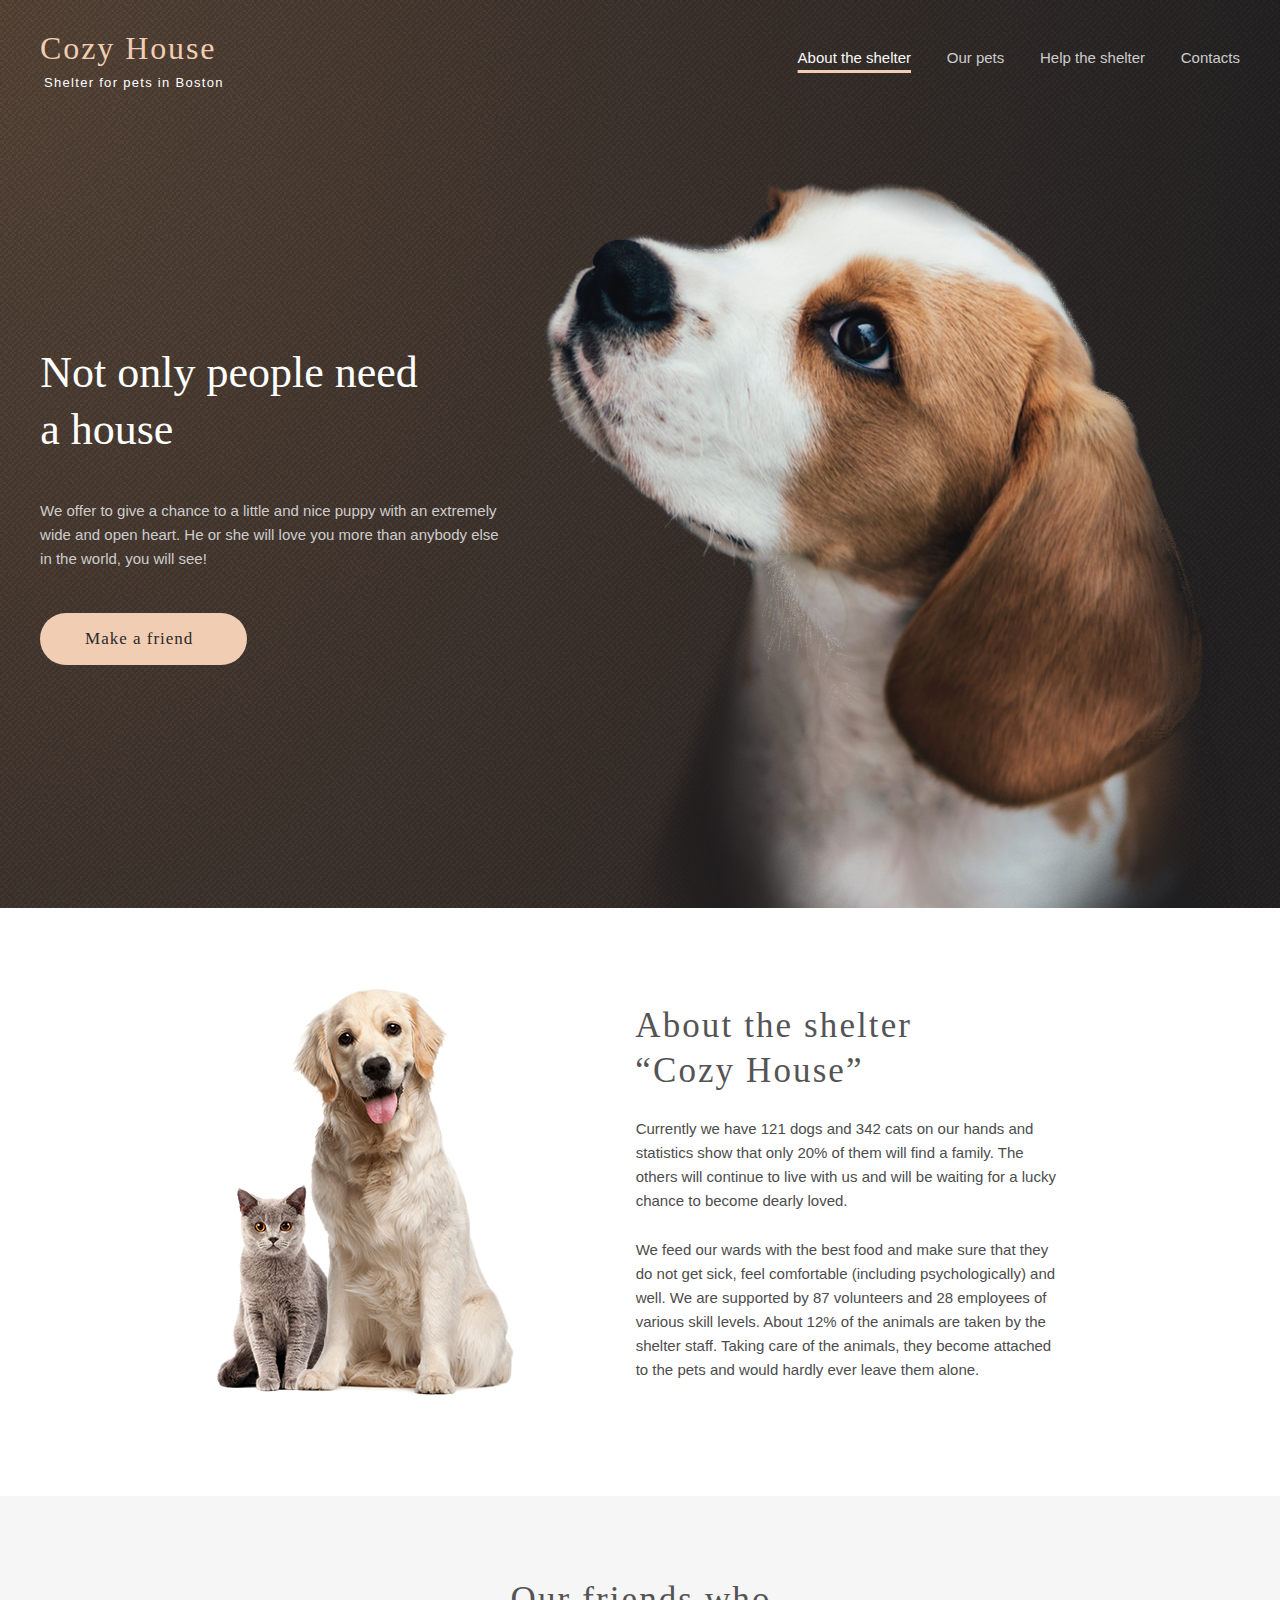
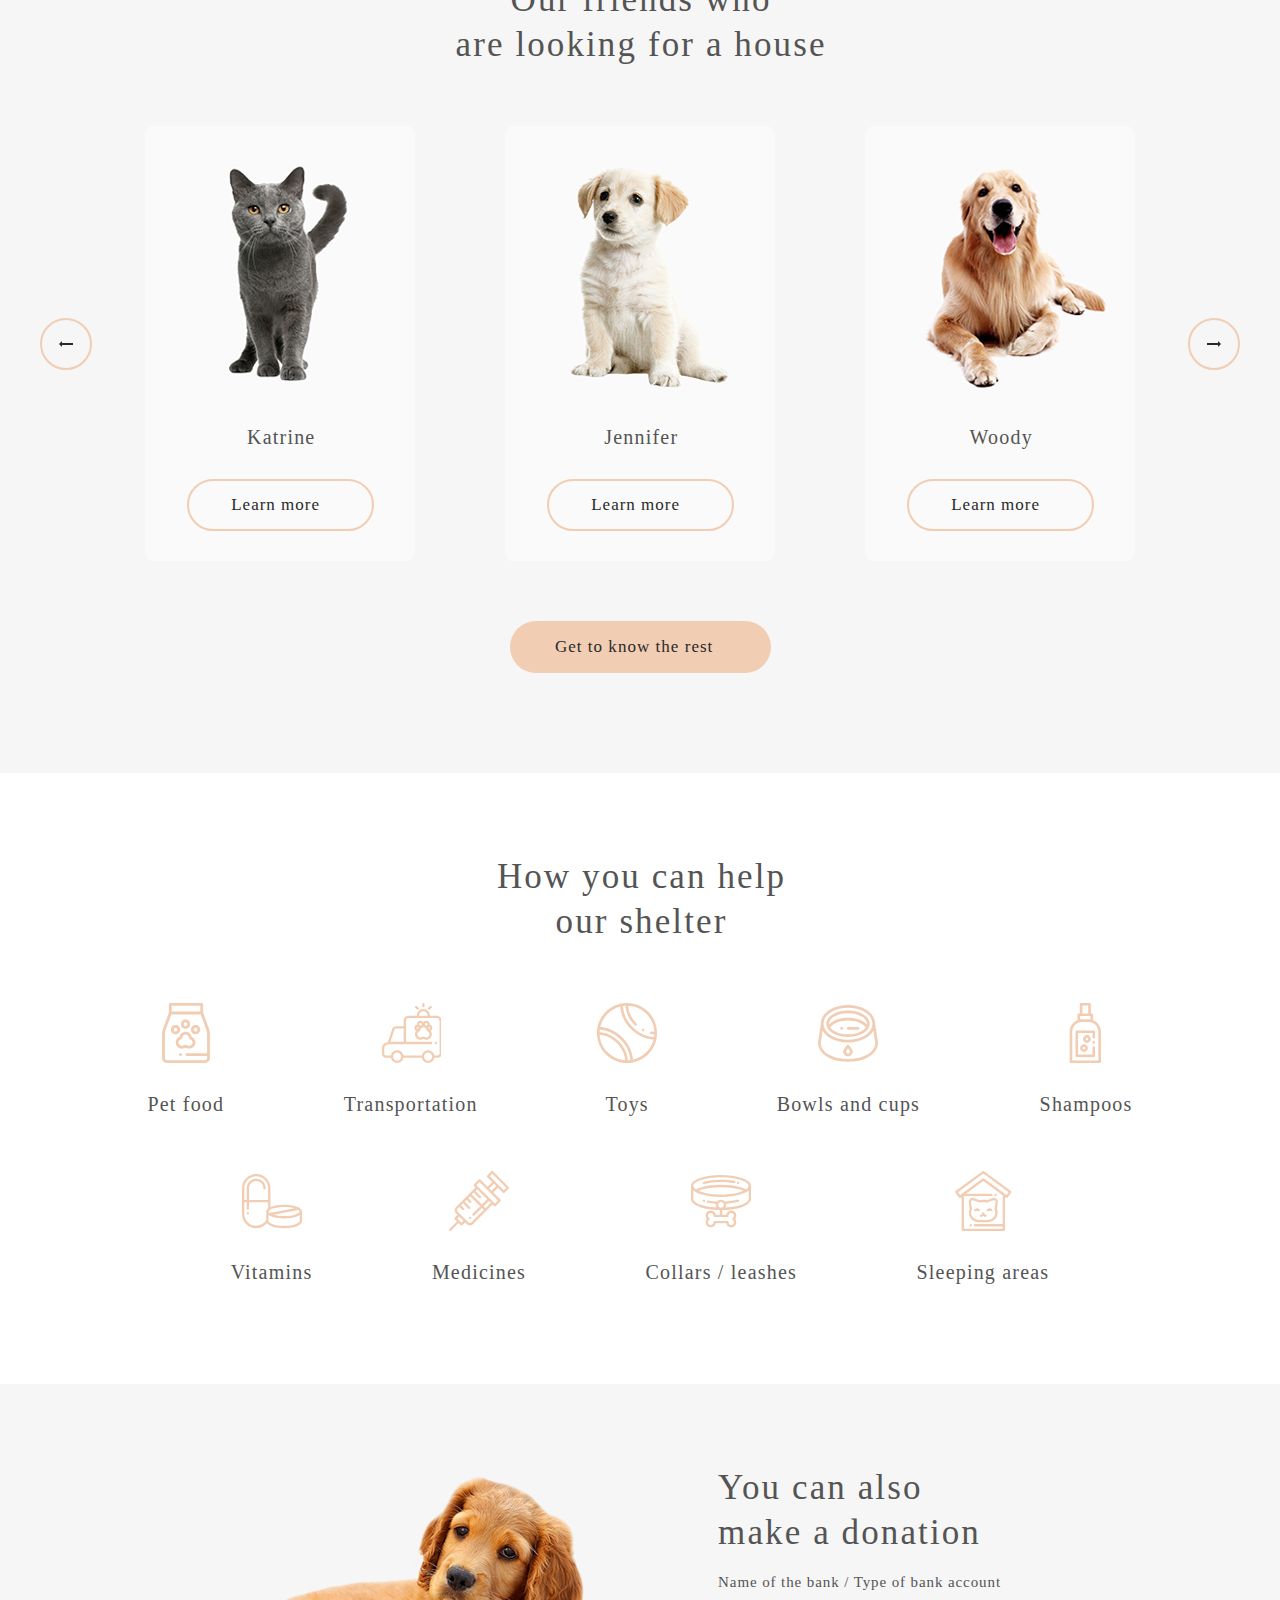
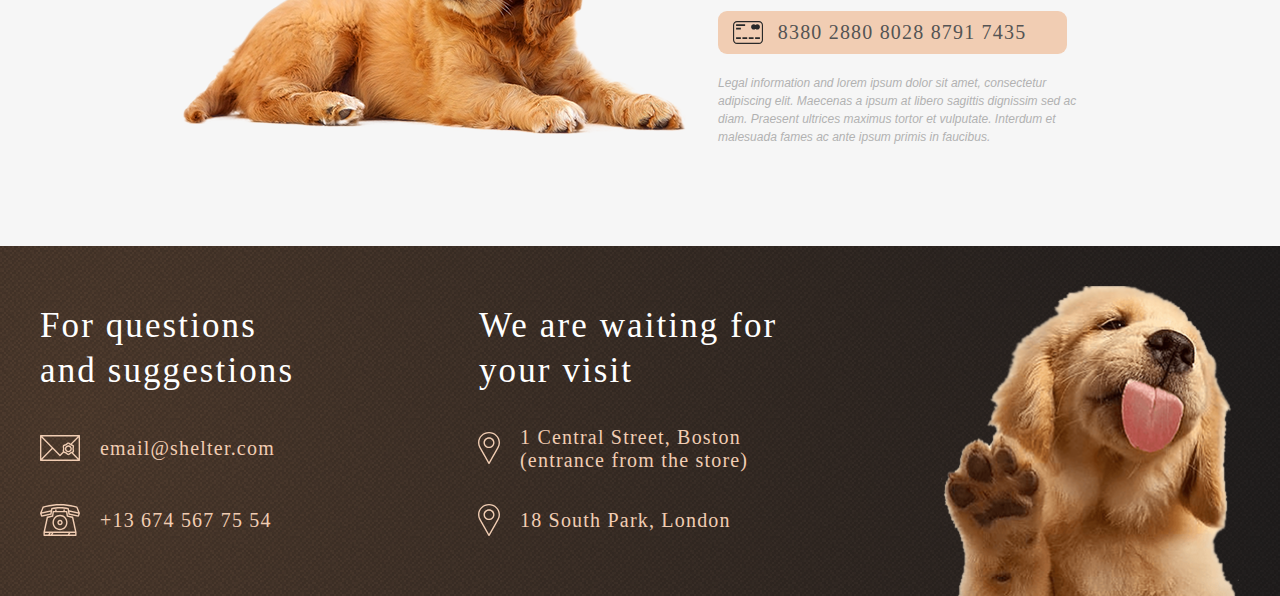
==== shelter/index.html @ 2f931277 "feat: add media queries for 768 width" ====
<!DOCTYPE html>
<html lang="en">
<head>
  <meta charset="UTF-8">
  <meta http-equiv="X-UA-Compatible" content="IE=edge">
  <meta name="viewport" content="width=device-width, initial-scale=1.0">
  <link rel="icon" href="favicon.ico">
  <link rel="stylesheet" href="./css/style.css">
  <link rel="stylesheet" href="./css/style_queries.css">
  <title>Cozy House</title>
</head>
<body>
  <header class="header">
    <div class="navbar content-width">
      <div class="logo-container">
        <div class="logo-title"><a class="link-common logo-link" href="#">Cozy House</a></div>
        <div class="logo-subtitle">Shelter for pets in Boston</div>
      </div>
      <nav class="nav-container">
        <ul class="nav-list">
          <li class="nav-item"><a class="link-common nav-link active" href="#">About the shelter</a></li>
          <li class="nav-item"><a class="link-common nav-link" href="./pets.html">Our pets</a></li>
          <li class="nav-item"><a class="link-common nav-link" href="#help">Help the shelter</a></li>
          <li class="nav-item"><a class="link-common nav-link" href="#contacts">Contacts</a></li>
        </ul>
      </nav>
    </div>
  </header>
  <main class="main">
    <section class="not-only">
      <div class="not-only-content content-width">
        <div class="not-only-text-container">
          <h1 class="not-only-heading">
            Not only people need a house
          </h1>
          <div class="not-only-text">
            We offer to give a chance to a little and nice puppy with an extremely wide and open heart. He or she will love you more than anybody else in the world, you will see!
          </div>
          <div class="not-only-btn">
            <a class="link-common not-only-link" href="#our-friends">Make a friend</a>
          </div>
        </div>
        <div class="not-only-img"></div>
      </div>
    </section>
    <section class="about">
      <div class="about-content content-width">
        <div class="about-container">
          <div class="about-img"></div>
          <div class="about-text-container">
            <h3 class="about-heading">About the shelter “Cozy House”</h3>
            <div class="about-text">
              <p>Currently we have 121 dogs and 342 cats on our hands and statistics show that only 20% of them will find a family. The others will continue to live with us and will be waiting for a lucky chance to become dearly loved.</p>
              <p>We feed our wards with the best food and make sure that they do not get sick, feel comfortable (including psychologically) and well. We are supported by 87 volunteers and 28 employees of various skill levels. About 12% of the animals are taken by the shelter staff. Taking care of the animals, they become attached to the pets and would hardly ever leave them alone.</p>
            </div>
          </div>
        </div>
      </div>
    </section>
    <section class="our-friends" id="our-friends">
      <div class="our-friends-content content-width">
        <h3 class="our-friends-heading">Our friends who <br> 
        are looking for a house</h3>
        <div class="our-friends-slider">
          <div class="slider-arrow arrow-left"></div>
          <div class="slider">
            <div class="card">
              <div class="card-img card-img-1"></div>
              <div class="card-info">
                <div class="card-name">Katrine</div>
                <div class="card-btn">
                  <a class="link-common card-link" href="#">Learn more</a>
                </div>
              </div>
            </div>
            <div class="card">
              <div class="card-img card-img-2"></div>
              <div class="card-info">
                <div class="card-name">Jennifer</div>
                <div class="card-btn">
                  <a class="link-common card-link" href="#">Learn more</a>
                </div>
              </div>
            </div>
            <div class="card">
              <div class="card-img card-img-3"></div>
              <div class="card-info">
                <div class="card-name">Woody</div>
                <div class="card-btn">
                  <a class="link-common card-link" href="#">Learn more</a>
                </div>
              </div>
            </div>
          </div>
          <div class="slider-arrow arrow-right"></div>
        </div>
        <div class="our-friends-btn">
          <a class="link-common our-friends-link" href="./pets.html">Get to know the rest</a>
        </div>
      </div>
    </section>
    <section class="help" id="help">
      <div class="help-content content-width">
        <h3 class="help-heading">How you can help <br>
        our shelter</h3>
        <div class="help-list">
          <div class="help-item">
            <div class="help-icon icon-pet-food"></div>
            <div class="help-text">Pet food</div>
          </div>
          <div class="help-item">
            <div class="help-icon icon-transportation"></div>
            <div class="help-text">Transportation</div>
          </div>
          <div class="help-item">
            <div class="help-icon icon-toys"></div>
            <div class="help-text">Toys</div>
          </div>
          <div class="help-item">
            <div class="help-icon icon-bowls-and-cups"></div>
            <div class="help-text">Bowls and cups</div>
          </div>
          <div class="help-item">
            <div class="help-icon icon-shampoos"></div>
            <div class="help-text">Shampoos</div>
          </div>
          <div class="help-item">
            <div class="help-icon icon-vitamins"></div>
            <div class="help-text">Vitamins</div>
          </div>
          <div class="help-item">
            <div class="help-icon icon-medicines"></div>
            <div class="help-text">Medicines</div>
          </div>
          <div class="help-item">
            <div class="help-icon icon-collars-leashes"></div>
            <div class="help-text">Collars / leashes</div>
          </div>
          <div class="help-item">
            <div class="help-icon icon-sleeping-area"></div>
            <div class="help-text">Sleeping areas</div>
          </div>
        </div>
      </div>
    </section>
    <section class="in-addition">
      <div class="in-addition-content content-width">
        <div class="in-addition-img"></div>
        <div class="in-addition-text">
          <h3 class="in-addition-heading">You can also <br>
          make a donation</h3>
          <div class="in-addition-subheading">Name of the bank / Type of bank account</div>
          <div class="in-addition-credit-card">
            <div class="credit-card-img"></div>
            <div><a class="credit-card-number link-common" href="#">8380 2880 8028 8791 7435</a></div>
          </div>
          <div class="in-addition-legal-info">Legal information and lorem ipsum dolor sit amet, consectetur adipiscing elit. Maecenas a ipsum at libero sagittis dignissim sed ac diam. Praesent ultrices maximus tortor et vulputate. Interdum et malesuada fames ac ante ipsum primis in faucibus.</div>
        </div>
      </div>
    </section>
  </main>
  <footer class="footer" id="contacts">
    <div class="footer-content content-width">
      <div class="footer-contacts">
        <div class="footer-title contacts-title">For questions and suggestions</div>
        <div class="footer-container contacts-email-container">
          <a class="email-link link-common" href="mailto:email@shelter.com">
            <div class="contacts-email-icon"></div>
          </a>
          <div class="footer-text contacts-email-text">
            <a class="email-link link-common" href="mailto:email@shelter.com">email@shelter.com</a>
          </div>
        </div>
        <div class="footer-container contacts-phone-container">
          <a href="tel:+136745677554">
            <div class="contacts-phone-icon"></div>
          </a>
          <div class="footer-text contacts-phone-number">
            <a class="phone-link link-common" href="tel:+136745677554">+13 674 567 75 54</a>
          </div>
        </div>
      </div>
      <div class="footer-locations">
        <div class="footer-title locations-title">We are waiting for your visit</div>
        <div class="footer-container locations-container locations-container-boston">
          <div class="locations-icon"></div>
          <div class="footer-text locations-text locations-boston">
            <a class="link-common" href="https://goo.gl/maps/gTybNBvCqthiks7Z6" target="_blank">1 Central Street, Boston <br> (entrance from the store)</a>
          </div>
        </div>
        <div class="footer-container locations-container locations-container-london">
          <div class="locations-icon locations-icon2"></div>
          <div class="footer-text locations-text">
            <a class="link-common" href="https://goo.gl/maps/6fRNsAKacBsbEFyWA" target="_blank">18 South Park, London</a>
          </div>
        </div>
      </div>
      <div class="footer-img"></div>
    </div>
  </footer>
</body>
</html>
---- shelter/css/style.css ----
* {
  margin: 0;
  padding: 0;
  box-sizing: border-box;
}

html {
  font-size: 62.5%;
  scroll-behavior: smooth;
}

body {
  font-family: Arial;
  font-weight: 400;
  min-height: 100vh;
}


/* ****************************** */
/* GENERAL REUSABLE STYLES        */
/* ****************************** */

section {
  min-width: 128rem;
  margin: 0 auto;
}

.content-width {
  width: 120rem;
  margin: 0 auto;
}

.link-common {
  text-decoration: none;
}


/* ****************************** */
/* HEADER                         */
/* ****************************** */

.header {
  display: flex;
  min-width: 128rem;
  align-items: center;
}

.navbar {
  display: flex;
  margin-top: 3rem;
  justify-content: space-between;
  align-items: center;
  z-index: 999;
}

.logo-title {
  margin-top: 0.05rem;
  margin-bottom: 0.9rem;
  margin-left: 0.01rem;
  font-family: Georgia;
  font-size: 3.2rem;
  line-height: 3.5rem;
  letter-spacing: 0.19rem;
  color: #f1cdb3;
}

.logo-link:link, 
.logo-link:visited{
  color: #f1cdb3;
}

.logo-link:hover, 
.logo-link:active {
  cursor: pointer;
}

.logo-subtitle {
  margin-left: 0.4rem;
  font-size: 1.3rem;
  line-height: 1.5rem;
  letter-spacing: 0.13rem;
  color: #ffffff;
}

.nav-list {
  display: flex;
  width: 44.24rem;
  margin-top: -0.27rem;
  justify-content: space-between;
  font-size: 1.5rem;
  line-height: 2.4rem;
  list-style: none;
}

.nav-link {
  text-decoration: underline 0.3rem;
  text-underline-offset: 0.7rem;
  text-decoration-color: transparent;
  transition: all 0.5s ease-out;
}

.nav-link:link, 
.nav-link:visited {
  color: #cdcdcd;
}

.nav-link.active {
  color: #fafafa;
  text-decoration-color: #f1cdb3;
}

.nav-link:hover.active {
  cursor: default;
}

.nav-link:hover, 
.nav-link:active {
  color: #fafafa;
  cursor: pointer;
}


/* ****************************** */
/* SECTION - NOT ONLY             */
/* ****************************** */

.not-only {
  height: 90.8rem;
  margin-top: -9rem;
  background: url(../assets/img/not-only-bg.png), radial-gradient(100% 215.42% at 0% 0%, #5B483A 0%, #262425 100%), #211F20;
}

.not-only-content {
  display: flex;
}

.not-only-heading {
  width: 40rem;
  margin-left: 0.02rem;
  padding-top: 34.4rem;
  font-family: Georgia;
  font-size: 4.4rem;
  font-weight: 400;
  line-height: 5.7rem;
  color: #ffffff;
}

.not-only-text {
  width: 46rem;
  margin-top: 4.1rem;
  margin-left: 0.01rem;
  font-size: 1.5rem;
  font-weight: 400;
  line-height: 2.4rem;
  color: #cdcdcd;
}

.not-only-btn {
  width: 20.7rem;
  height: 5.2rem;
  margin-top: 4.2rem;
  margin-left: 0.01rem;
  padding: 1.5rem 4.5rem;
  background-color: #f1cdb3;
  border: none;
  border-radius: 10rem;
  transition: 0.3s;
}

.not-only-btn:hover {
  background-color: #fddcc4;
  cursor: pointer;
}

.not-only-link {
  font-family: Georgia;
  font-size: 1.7rem;
  line-height: 2.21rem;
  letter-spacing: 0.099rem;
  color: #292929;
}

.not-only-img {
  width: 69.8rem;
  height: 72.8rem;
  margin-top: 18rem;
  margin-left: 4.2rem;
  background-image: url("../assets/img/not-only-dog.png");
}


/* ****************************** */
/* SECTION - ABOUT                */
/* ****************************** */

.about {
  height: 58.8rem;
  background-color: #ffffff;
}

.about-content {
  padding: 8rem 4rem 10rem 4rem;
}

.about-container {
  display: flex;
  margin: 0 auto;
  justify-content: center;
  gap: 12rem;
}

.about-img {
  width: 30rem;
  height: 40.8rem;
  background: url("../assets/img/about-pets.png") no-repeat;
}

.about-text-container {
  width: 43rem;
}

.about-heading {
  width: 35rem;
  margin-top: 1.5rem;
  margin-left: 0.03rem;
  font-family: Georgia;
  font-size: 3.5rem;
  font-weight: 400;
  line-height: 4.5rem;
  letter-spacing: 0.21rem;
  color: #545454;
}

.about-text {
  margin-top: 2.4rem;
  margin-left: 0.07rem;
  font-size: 1.5rem;
  line-height: 2.4rem;
  color: #4c4c4c;
}

.about-text p:last-child {
  margin-top: 2.5rem;
}



/* ****************************** */
/* SECTION - OUR-FRIENDS          */
/* ****************************** */

.our-friends {
  height: 87.7rem;
  background-color: #f6f6f6;
}

.our-friends-content {
  display: flex;
  padding-top: 8rem;
  flex-direction: column;
  align-items: center;
}

.our-friends-heading {
  width: 40.25rem;
  margin: 0 auto;
  padding-top: 0.1rem;
  padding-left: 0.21rem;
  font-family: Georgia;
  font-size: 3.5rem;
  font-weight: 400;
  line-height: 4.5rem;
  letter-spacing: 0.21rem;
  text-align: center;
  color: #545454;
}

.our-friends-slider {
  display: flex;
  height: 43.5rem;
  margin-top: 5.99rem;
  align-items: center;
}

.slider-arrow {
  width: 5.2rem;
  height: 5.2rem;
  padding: 2.3rem 1.9rem;
  border: 2px solid #f1cdb3;
  border-radius: 50%;
  transition: 0.3s;
}

.slider-arrow:hover {
  background-color: #fddcc4;
  border: 2px solid #fddcc4;
  cursor: pointer;
}

.arrow-left {
  background: url("../assets/img/arrow-left.png") no-repeat;
  background-position: center;
}

.arrow-right {
  background: url("../assets/img/arrow-right.png") no-repeat;
  background-position: center;
}

.slider {
  display: flex;
  margin: 0 5.3rem;
  gap: 9rem;
}

.card {
  display: flex;
  width: 27rem;
  height: 43.5rem;
  flex-direction: column;
  justify-content: space-between;
  align-items: center;
  background-color: #fafafa;
  border-radius: 0.9rem;
}

.card-img {
  width: 27rem;
  height: 27rem;
  border-radius: 0.9rem;
}

.card-img-1 {
  background: url("../assets/img/pets-katrine.png") no-repeat;
}

.card-img-2 {
  background: url("../assets/img/pets-jennifer.png") no-repeat;
}

.card-img-3 {
  background: url("../assets/img/pets-woody.png") no-repeat;
}

.card-info {
  display: flex;
  height: 16.5rem;
  flex-direction: column;
  align-items: center;
}

.card-name {
  margin-top: 3rem;
  margin-left: 0.25rem;
  font-family: Georgia;
  font-size: 2rem;
  line-height: 2.27rem;
  letter-spacing: 0.12rem;
  color: #545454;
}

.card-btn {
  width: 18.7rem;
  height: 5.2rem;
  margin-top: 3rem;
  margin-left: 0.05rem;
  padding: 1.25rem 4.25rem;
  border: 2px solid #f1cdb3;
  border-radius: 10rem;
  background-color: #fafafa;
  transition: 0.3s;
}

.card-btn:hover {
  background-color: #fddcc4;
  border: 2px solid #fddcc4;
  cursor: pointer;
}

.card-link {
  font-family: Georgia;
  font-size: 1.7rem;
  line-height: 2.21rem;
  letter-spacing: 0.099rem;
  color: #292929;
}

.card:hover {
  background-color: #ffffff;
  transition: 0.3s;
  cursor: pointer;
}

.card:hover .card-btn {
  background-color: #fddcc4;
  border: 2px solid #fddcc4;
}

.our-friends-btn {
  width: 26.1rem;
  height: 5.2rem;
  margin-top: 6rem;
  margin-left: 0.1rem;
  padding: 1.5rem 4.3rem;
  background-color: #f1cdb3;
  border: none;
  border-radius: 10rem;
  transition: 0.3s;
}

.our-friends-btn:hover {
  background-color: #fddcc4;
  cursor: pointer;
}

.our-friends-link {
  padding-left: 0.19rem;
  font-family: Georgia;
  font-size: 1.7rem;
  line-height: 2.21rem;
  letter-spacing: 0.103rem;
  color: #292929;
}


/* ****************************** */
/* SECTION - HELP                 */
/* ****************************** */

.help {
  height: 61.1rem;
  background-color: #ffffff;
}

.help-content {
  display: flex;
  flex-direction: column;
  align-items: center;
}

.help-heading {
  width: 40.25rem;
  margin: 0 auto;
  margin-top: 8.1rem;
  padding-top: 0.08rem;
  padding-left: 0.3rem;
  font-family: Georgia;
  font-size: 3.5rem;
  font-weight: 400;
  line-height: 4.5rem;
  letter-spacing: 0.21rem;
  text-align: center;
  color: #545454;
}

.help-list {
  display: flex;
  flex-wrap: wrap;
  width: 103rem;
  height: 28.1rem;
  margin-top: 5.89rem;
  gap: 11.95rem;
  row-gap: 5.4rem;
  justify-content: center;
}

.help-item {
  display: flex;
  height: 11.3rem;
  flex-direction: column;
  justify-content: space-between;
  align-items: center;
}

.help-item:nth-child(5n+1) {
  grid-column: auto / span 5;
}

.help-icon {
  width: 6rem;
  height: 6rem;
}

.icon-pet-food {
  background: url("../assets/svg/icon-pet-food.svg") no-repeat;
}

.icon-transportation {
  background: url("../assets/svg/icon-transportation.svg") no-repeat;
}

.icon-toys {
  background: url("../assets/svg/icon-toys.svg") no-repeat;
}

.icon-bowls-and-cups {
  background: url("../assets/svg/icon-bowls-and-cups.svg") no-repeat;
}

.icon-shampoos {
  background: url("../assets/svg/icon-shampoos.svg") no-repeat;
}

.icon-vitamins {
  background: url("../assets/svg/icon-vitamins.svg") no-repeat;
}

.icon-medicines {
  background: url("../assets/svg/icon-medicines.svg") no-repeat;
}

.icon-collars-leashes {
  background: url("../assets/svg/icon-collars-leashes.svg") no-repeat;
}

.icon-sleeping-area {
  background: url("../assets/svg/icon-sleeping-area.svg") no-repeat;
}

.help-text {
  font-family: Georgia;
  font-size: 2rem;
  font-weight: 400;
  line-height: 2.27rem;
  letter-spacing: 0.12rem;
  color: #545454;
}


/* ****************************** */
/* SECTION - IN-ADDITION          */
/* ****************************** */

.in-addition {
  height: 46.2rem;
  background-color: #f6f6f6;
}

.in-addition-content {
  display: flex;
  padding-top: 9.1rem;
  justify-content: center;
  column-gap: 2.9rem;
}

.in-addition-img {
  width: 50.5rem;
  height: 26.1rem;
  margin-left: 0.1rem;
  background: url("../assets/img/in-addition-dog.png") no-repeat;
}

.in-addition-text {
  display: flex;
  width: 38rem;
  margin-top: -1rem;
  margin-left: 0.12rem;
  flex-direction: column;
  row-gap: 2rem;
}

.in-addition-heading {
  font-family: Georgia;
  font-size: 3.5rem;
  font-weight: 400;
  line-height: 4.5rem;
  letter-spacing: 0.21rem;
  color: #545454;
}

.in-addition-subheading {
  margin-top: -0.02rem;
  font-family: Georgia;
  font-size: 1.5rem;
  font-weight: 400;
  line-height: 1.7rem;
  letter-spacing: 0.09rem;
  color: #545454;
}

.in-addition-credit-card {
  display: flex;
  width: 34.9rem;
  height: 4.3rem;
  padding: 1rem 1.47rem;
  column-gap: 1.5rem;
  background-color: #f1cdb3;
  border: none;
  border-radius: 0.9rem;
  transition: 0.3s;
}

.in-addition-credit-card:hover {
  cursor: pointer;
  background-color: #fddcc4;
}

.credit-card-img {
  width: 3rem;
  height: 2.3rem;
  background: url("../assets/svg/credit-card.svg");
}

.credit-card-number {
  font-family: Georgia;
  font-size: 2rem;
  line-height: 2.3rem;
  letter-spacing: 0.119rem;
  color: #545454;
}

.in-addition-legal-info {
  font-size: 1.2rem;
  line-height: 1.8rem;
  font-style: italic;
  color: #b2b2b2;
}


/* ****************************** */
/* FOOTER                         */
/* ****************************** */

.footer {
  min-width: 128rem;
  height: 35rem;
  margin: 0 auto;
  background: url(../assets/img/not-only-bg.png), radial-gradient(110.67% 538.64% at 5.73% 50%, #513D2F 0%, #1A1A1C 100%), #211F20;
}

.footer-content {
  display: flex;
  padding-top: 4rem;
  gap: 16rem;
}

.footer-contacts {
  width: 28rem;
  margin-top: 1.7rem;
}

.footer-locations {
  width: 30.2rem;
  margin-top: 1.7rem;
}

.footer-title {
  margin-bottom: 4rem;
  font-family: Georgia;
  font-size: 3.5rem;
  font-weight: 400;
  line-height: 4.5rem;
  letter-spacing: 0.21rem;
  color: #ffffff;
}

.footer-container {
  display: flex;
  align-items: center;
}

.footer-text {
  font-family: Georgia;
  font-size: 2rem;
  font-weight: 400;
  line-height: 2.3rem;
  letter-spacing: 0.12rem;
  color: #f1cdb3;
}

.contacts-email-container {
  margin-bottom: 3.98rem;
}

.contacts-email-icon {
  width: 4rem;
  height: 3.2rem;
  margin-top: -0.1rem;
  background: url("../assets/svg/icon-email.svg") no-repeat;
}

.contacts-phone-icon {
  width: 4rem;
  height: 3.2rem;
  margin-top: 0.1rem;
  background: url("../assets/svg/icon-phone.svg") no-repeat;
}

.contacts-email-text, 
.contacts-phone-number {
  margin-left: 2rem;
}

.contacts-phone-number {
  margin-top: 0.2rem;
}

.email-link, 
.phone-link {
  cursor: pointer;
  color: #f1cdb3;
}

.locations-title {
  margin-left: -0.1rem;
}

.locations-container-boston {
  margin-top: -0.7rem;
  margin-left: -0.1rem;
}

.locations-container-london {
  margin-top: 3.3rem;
  margin-left: -0.1rem;
}

.locations-icon {
  width: 2.2rem;
  height: 3.2rem;
  margin-top: -0.1rem;
  margin-left: -0.1rem;
  background: url("../assets/svg/icon-location.svg") no-repeat;
}

.locations-icon2 {
  margin-top: -0.1rem;
}

.locations-text {
  padding-left: 2rem;
}

.locations-text a {
  color: #f1cdb3;
}

.footer-img {
  width: 30rem;
  height: 31rem;
  margin-left: -0.2rem;
  background: url("../assets/img/footer-puppy.png") no-repeat;
}
---- shelter/css/style_queries.css ----
/* ****************************** */
/* BELOW 1280px (80em)            */
/* 1280px / 16px = 80             */
/* ****************************** */

@media (max-width: 80em) {

}



/* ****************************** */
/* BELOW 768px (48em)             */
/* 768px / 16px = 48              */
/* ****************************** */

@media (max-width: 48em) {
  /* GENERAL */
  section {
    min-width: 76.8rem;
  }
  
  .content-width {
    width: 70.8rem;
  }

  /* HEADER */
  .header {
    min-width: 76.8rem;
  }

  /* SECTION - NOT ONLY */
  .not-only {
    height: 116.5rem;
  }

  .not-only-content {
    width: 56.9rem;
    flex-direction: column;
  }

  .not-only-text-container {
    width: 46rem;
    margin: 0 auto;
  }

  .not-only-heading {
    padding-top: 15.1rem;
  }

  .not-only-btn {
    margin-top: 4.2rem;
    margin-left: 12.6rem;
  }

  .not-only-img {
    width: 56.9rem;
    height: 59.3rem;
    margin-top: 10rem;
    margin-left: 6.9rem;
    background-size: 56.9rem 59.3rem;
  }

  /* SECTION - ABOUT */
  .about {
    height: 104.8rem;
  }

  .about-content {
    padding: 0;
    padding-top: 6.6rem;
    padding-left: 0.6rem;
  }

  .about-container {
    width: 43.7rem;
    flex-direction: column-reverse;
    gap: 8rem;
  }

  .about-img {
    margin-left: 6.5rem;
  }

  /* SECTION - OUR-FRIENDS */
  .our-friends-content {
    width: 70.8rem;
  }

  .slider {
    margin: 0 1.2rem;
    gap: 4rem;
  }

  .card:nth-child(3) {
    display: none;
  }

  .our-friends-btn {
    margin-left: 0;
  }

  /* SECTION - HELP */
  .help {
    height: 77.9rem; 
  }

  .help-content {
    width: 63rem;
  }

  .help-list {
    width: 63rem;
    gap: 6rem;
    row-gap: 5.6rem;
    justify-content: center;
  }

  .help-item {
    height: 11.2rem;
  }

  .help-icon {
    margin: 0 5.5rem;
  }

  .help-text {
    margin-left: 0.1rem;
  }

  /* SECTION - IN-ADDITION */
  .in-addition {
    height: 78.3rem;
  }

  .in-addition-content {
    width: 50.5rem;
    flex-direction: column-reverse;
    row-gap: 6rem;
  }

  .in-addition-img {
    margin-left: -0.1rem;
  }

  .in-addition-text {
    margin-left: 6.25rem;
  }

  /* FOOTER */
  .footer {
    min-width: 76.8rem;
    height: 63.9rem;
  }

  .footer-content {
    width: 70.8rem;
    flex-wrap: wrap;
    gap: 6rem;
    padding-top: 3.1rem;
  }

  .footer-contacts {
    margin-top: 0;
    margin-left: 3.4rem;
  }

  .footer-locations {
    margin-top: 0;
  }

  .locations-boston {
    margin-top: -0.1rem;
  }

  .locations-container-london {
    margin-top: 3.4rem;
  }
  
  .footer-img {
    margin-top: 0.5rem;
    margin-left: 20.4rem;
  }

}


/* ****************************** */
/* BELOW 320px (20em)             */
/* 320px / 16px = 20              */
/* ****************************** */

@media (max-width: 20em) {

}
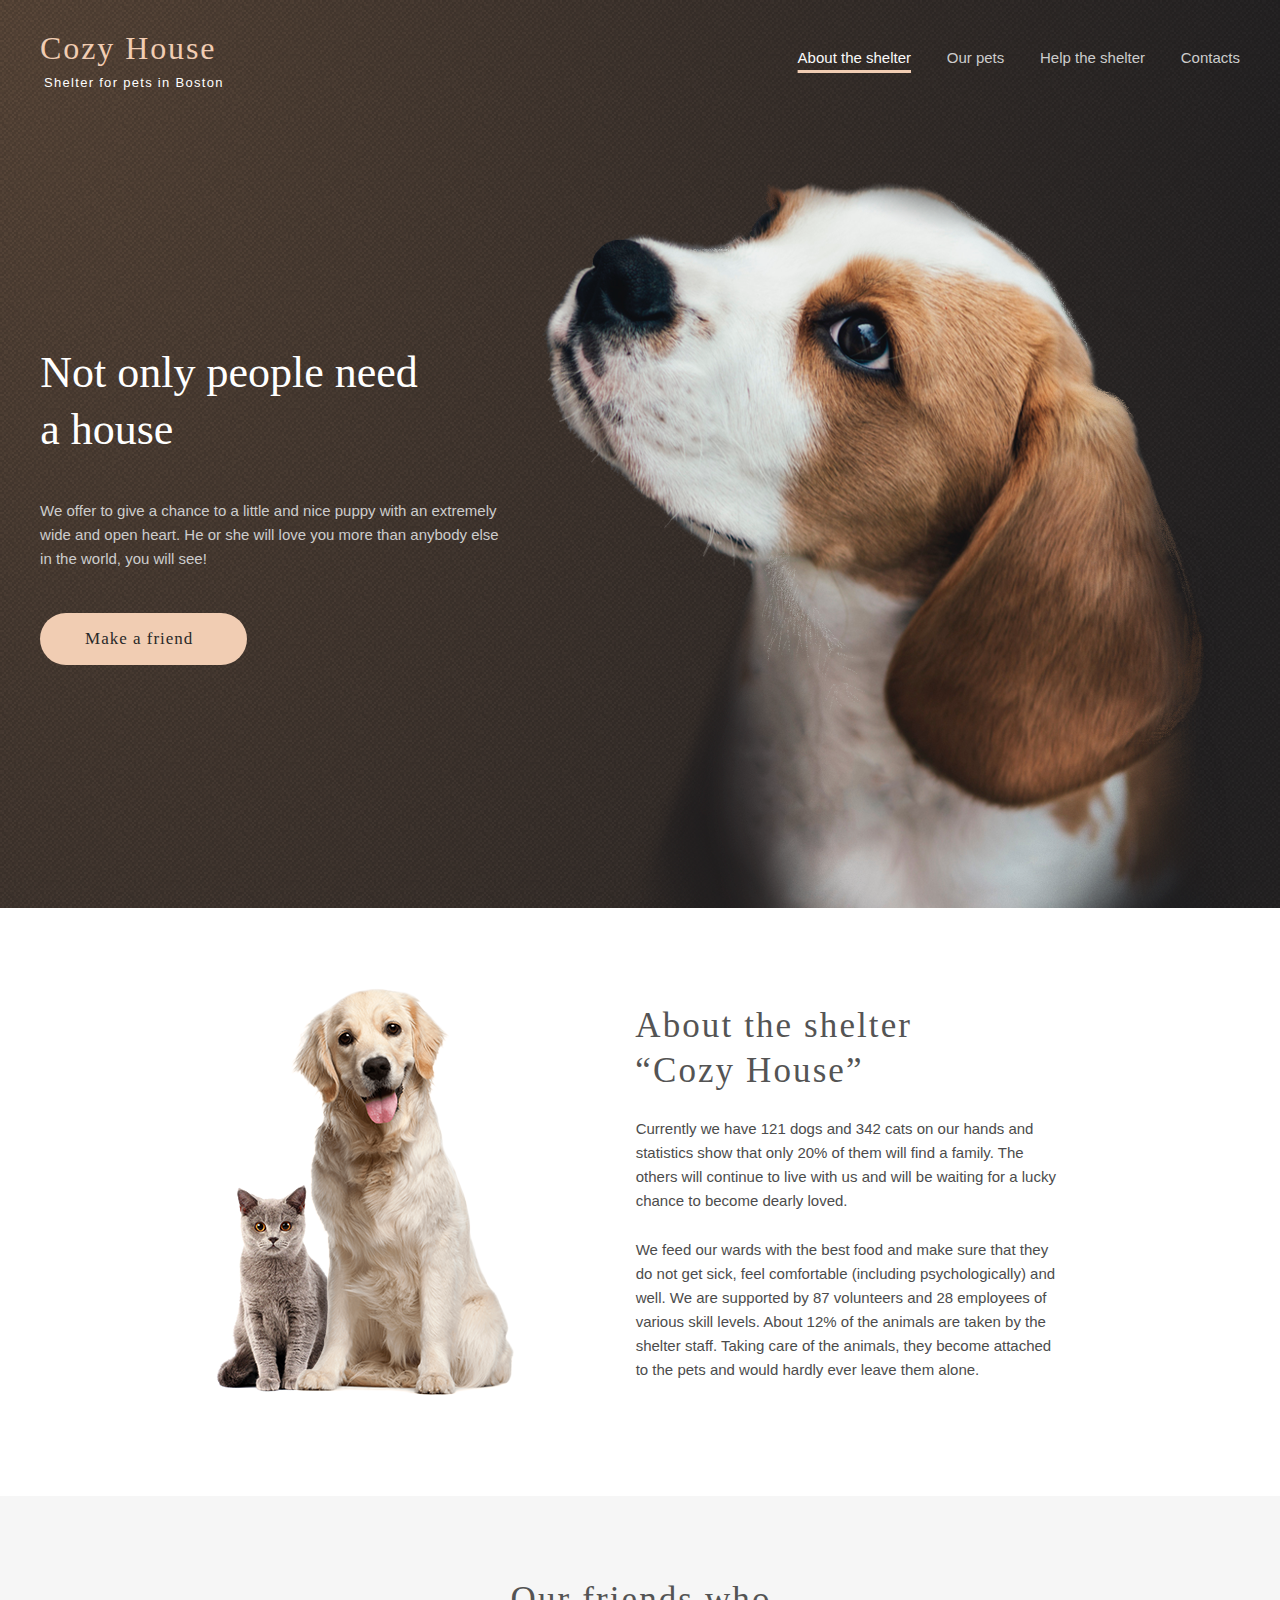
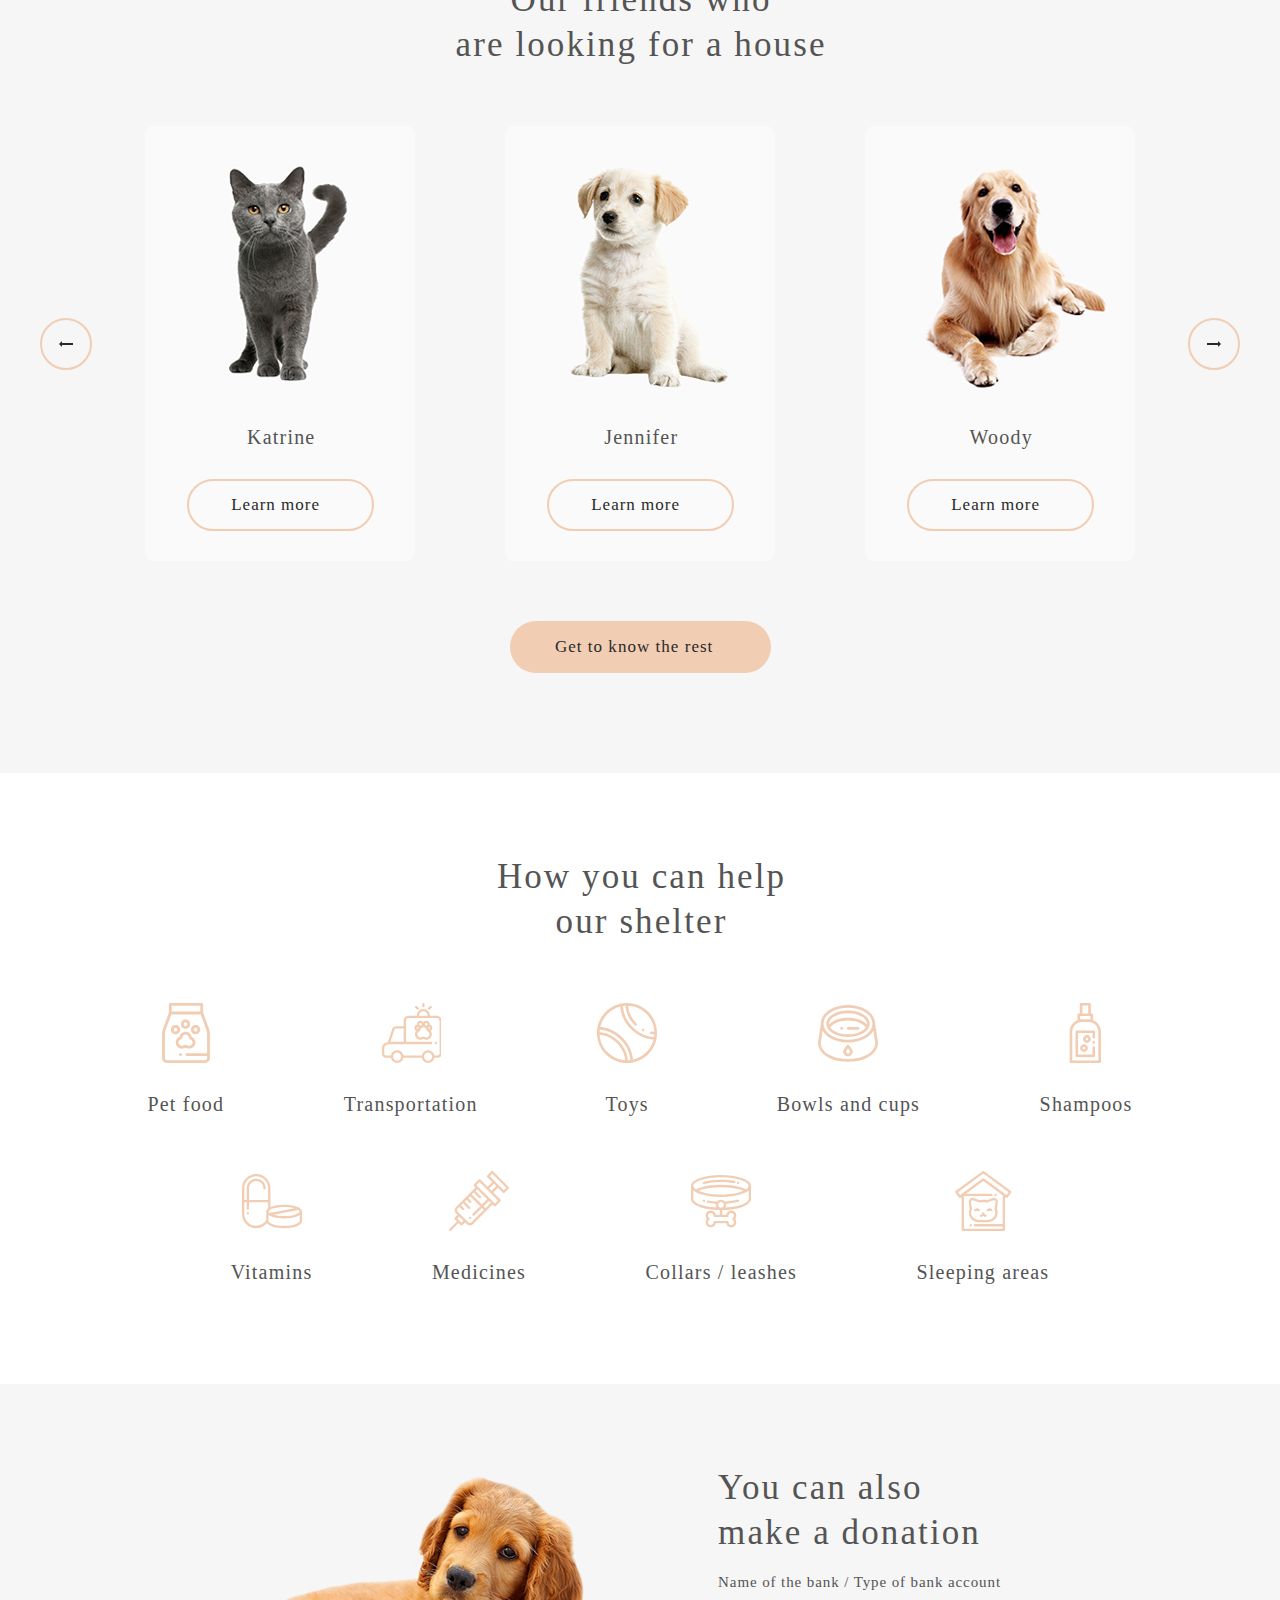
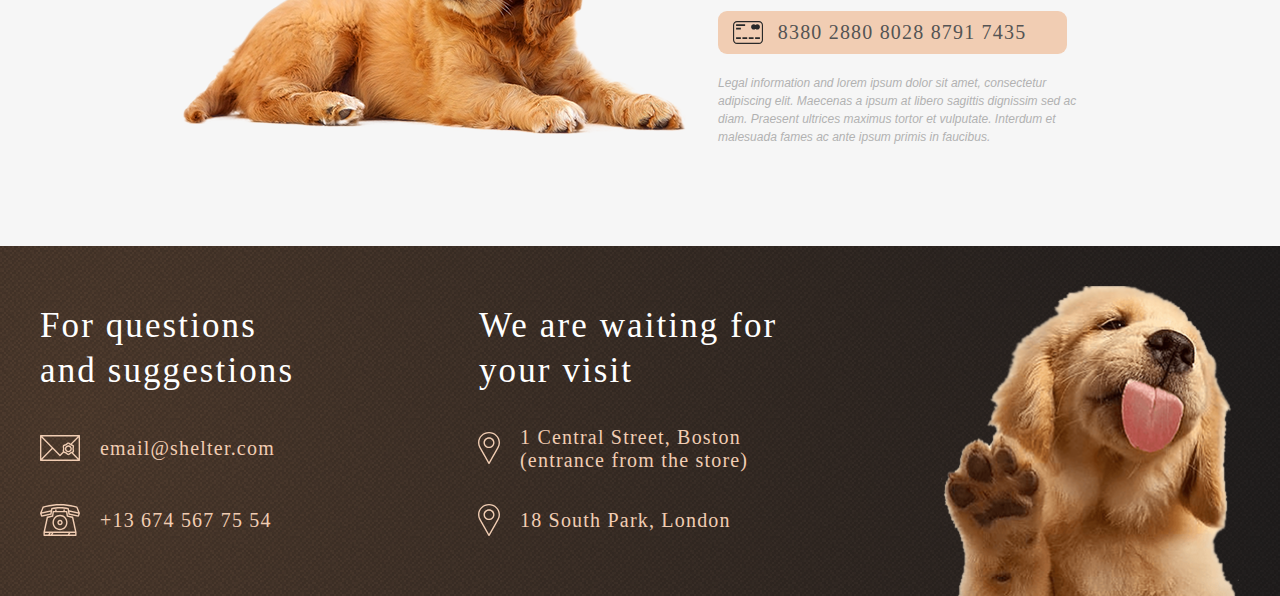
==== commit beeba943: "fix: adjust not-only img" ====
--- a/shelter/index.html
+++ b/shelter/index.html
@@ -15,6 +15,11 @@
       <div class="logo-container">
         <div class="logo-title"><a class="link-common logo-link" href="#">Cozy House</a></div>
         <div class="logo-subtitle">Shelter for pets in Boston</div>
+      </div>
+      <div class="burger-menu">
+        <span class="burger-line"></span>
+        <span class="burger-line"></span>
+        <span class="burger-line"></span>
       </div>
       <nav class="nav-container">
         <ul class="nav-list">
@@ -40,7 +45,9 @@
             <a class="link-common not-only-link" href="#our-friends">Make a friend</a>
           </div>
         </div>
-        <div class="not-only-img"></div>
+        <div class="not-only-img">
+          <img src="./assets/img/not-only-dog.png" alt="dog">
+        </div>
       </div>
     </section>
     <section class="about">
--- a/shelter/css/style.css
+++ b/shelter/css/style.css
@@ -20,11 +20,6 @@
 /* GENERAL REUSABLE STYLES        */
 /* ****************************** */
 
-section {
-  min-width: 128rem;
-  margin: 0 auto;
-}
-
 .content-width {
   width: 120rem;
   margin: 0 auto;
@@ -41,8 +36,10 @@
 
 .header {
   display: flex;
-  min-width: 128rem;
-  align-items: center;
+  max-width: 128rem;
+  margin: 0 auto;
+  align-items: center;
+  justify-content: center;
 }
 
 .navbar {
@@ -82,6 +79,10 @@
   color: #ffffff;
 }
 
+.burger-menu {
+  display: none;
+}
+
 .nav-list {
   display: flex;
   width: 44.24rem;
@@ -125,6 +126,7 @@
 /* ****************************** */
 
 .not-only {
+  position: relative;
   height: 90.8rem;
   margin-top: -9rem;
   background: url(../assets/img/not-only-bg.png), radial-gradient(100% 215.42% at 0% 0%, #5B483A 0%, #262425 100%), #211F20;
@@ -132,6 +134,7 @@
 
 .not-only-content {
   display: flex;
+  justify-content: space-between;
 }
 
 .not-only-heading {
@@ -156,7 +159,7 @@
 }
 
 .not-only-btn {
-  width: 20.7rem;
+  max-width: 20.7rem;
   height: 5.2rem;
   margin-top: 4.2rem;
   margin-left: 0.01rem;
@@ -181,11 +184,26 @@
 }
 
 .not-only-img {
-  width: 69.8rem;
-  height: 72.8rem;
-  margin-top: 18rem;
+  width: 100%;
   margin-left: 4.2rem;
-  background-image: url("../assets/img/not-only-dog.png");
+  object-fit: cover;
+  vertical-align: baseline;
+  overflow-clip-margin: content-box;
+  overflow: clip;
+}
+
+.not-only-img img {
+  width: 100%;
+  max-width: 69.8rem;
+  max-height: 72.8rem;
+  height: auto;
+  object-fit: contain;
+  vertical-align: baseline;
+  overflow-clip-margin: content-box;
+  overflow: clip;
+  object-position: bottom;
+  position: absolute;
+  bottom: 0;
 }
 
 
@@ -213,6 +231,7 @@
   width: 30rem;
   height: 40.8rem;
   background: url("../assets/img/about-pets.png") no-repeat;
+  background-size:contain;
 }
 
 .about-text-container {
@@ -244,12 +263,12 @@
 }
 
 
-
 /* ****************************** */
 /* SECTION - OUR-FRIENDS          */
 /* ****************************** */
 
 .our-friends {
+  width: 100%;
   height: 87.7rem;
   background-color: #f6f6f6;
 }
@@ -327,7 +346,8 @@
 .card-img {
   width: 27rem;
   height: 27rem;
-  border-radius: 0.9rem;
+  border-top-right-radius: 0.9rem;
+  border-top-left-radius: 0.9rem;
 }
 
 .card-img-1 {
@@ -472,10 +492,6 @@
   align-items: center;
 }
 
-.help-item:nth-child(5n+1) {
-  grid-column: auto / span 5;
-}
-
 .help-icon {
   width: 6rem;
   height: 6rem;
@@ -548,6 +564,7 @@
   height: 26.1rem;
   margin-left: 0.1rem;
   background: url("../assets/img/in-addition-dog.png") no-repeat;
+  background-size: contain;
 }
 
 .in-addition-text {
@@ -622,7 +639,6 @@
 /* ****************************** */
 
 .footer {
-  min-width: 128rem;
   height: 35rem;
   margin: 0 auto;
   background: url(../assets/img/not-only-bg.png), radial-gradient(110.67% 538.64% at 5.73% 50%, #513D2F 0%, #1A1A1C 100%), #211F20;
@@ -740,4 +756,5 @@
   height: 31rem;
   margin-left: -0.2rem;
   background: url("../assets/img/footer-puppy.png") no-repeat;
-}
+  background-size: contain;
+}
--- a/shelter/css/style_queries.css
+++ b/shelter/css/style_queries.css
@@ -1,12 +1,139 @@
 /* ****************************** */
-/* BELOW 1280px (80em)            */
-/* 1280px / 16px = 80             */
-/* ****************************** */
-
-@media (max-width: 80em) {
-
+/* BELOW 1279.84px (79.99em)      */
+/* 1279.84px / 16px = 79.99       */
+/* ****************************** */
+
+@media (max-width: 79.99em) {
+  /* GENERAL */
+  .content-width {
+    width: 95%;
+  }
+
+  /* HEADER */
+  .header {
+    min-width: 95%;
+    margin-left: 3rem;
+    margin-right: 3rem;
+  }
+
+  /* SECTION - NOT ONLY */
+  .not-only {
+    height: 70rem;
+  }
+
+  .not-only-content {
+    justify-content: space-between;
+  }
+
+  .not-only-heading {
+    padding-top: 20rem;
+  }
+
+  .not-only-img {
+    margin-left: 2rem;
+  }
+
+  .not-only-img img {
+    max-width: 50rem;
+    justify-self: flex-end;
+  }
+
+  /* SECTION - OUR-FRIENDS */
+  .our-friends-content {
+    width: 95%;
+  }
+
+  .our-friends-slider {
+    min-width: 90%;
+  }
+
+  .slider {
+    width: 100%;
+    gap: normal;
+    justify-content: space-between;
+  }
+
+  .card:nth-child(3) {
+    display: none;
+  }
+
+  /* SECTION - HELP */
+  .help {
+    height: 100%;
+    margin-bottom: 3rem;
+  }
+
+  .help-content {
+    width: 100%;
+  }
+
+  .help-list {
+    width: 100%;
+    height: auto;
+    gap: 6rem;
+    row-gap: 5.6rem;
+    justify-content: center;
+  }
+
+  .help-icon {
+    margin: 0 5.5rem;
+  }
+
+  /* FOOTER */
+  .footer {
+    max-width: 100%;
+    height: auto;
+  }
+
+  .footer-content {
+    width: 100%;
+    flex-wrap: wrap;
+    gap: 6rem;
+    padding-top: 3.1rem;
+    justify-content: space-evenly;
+  }
 }
 
+/* ****************************** */
+/* BELOW 1056px (66em)            */
+/* 1056px / 16px = 66             */
+/* ****************************** */
+
+@media (max-width: 66em) {
+  /* SECTION - NOT ONLY */
+  .not-only {
+    height: 60rem;
+  }
+
+  .not-only-text {
+    width: 30rem;
+  }
+
+  .not-only-img img {
+    max-width: 40rem;
+  }
+}
+
+
+/* ****************************** */
+/* BELOW 928px (58em)            */
+/* 928px / 16px = 66             */
+/* ****************************** */
+
+@media (max-width: 58em) {
+  /* SECTION - NOT ONLY */
+  .not-only {
+    height: 60rem;
+  }
+
+  .not-only-text {
+    width: 30rem;
+  }
+
+  .not-only-img img {
+    max-width: 30rem;
+  }
+}
 
 
 /* ****************************** */
@@ -17,7 +144,7 @@
 @media (max-width: 48em) {
   /* GENERAL */
   section {
-    min-width: 76.8rem;
+    max-width: 76.8rem;
   }
   
   .content-width {
@@ -26,7 +153,9 @@
 
   /* HEADER */
   .header {
-    min-width: 76.8rem;
+    max-width: 76.8rem;
+    margin-left: 0;
+    margin-right: 0;
   }
 
   /* SECTION - NOT ONLY */
@@ -45,7 +174,12 @@
   }
 
   .not-only-heading {
+    width: 40rem;
     padding-top: 15.1rem;
+  }
+
+  .not-only-text {
+    width: 46rem;
   }
 
   .not-only-btn {
@@ -53,12 +187,10 @@
     margin-left: 12.6rem;
   }
 
-  .not-only-img {
-    width: 56.9rem;
-    height: 59.3rem;
-    margin-top: 10rem;
-    margin-left: 6.9rem;
-    background-size: 56.9rem 59.3rem;
+  .not-only-img img {
+    max-width: 56.9rem;
+    max-height: 59.3rem;
+    margin-left: 4.9rem;
   }
 
   /* SECTION - ABOUT */
@@ -88,8 +220,8 @@
   }
 
   .slider {
-    margin: 0 1.2rem;
-    gap: 4rem;
+    margin: 0 1.3rem;
+    gap: 3.7rem;
   }
 
   .card:nth-child(3) {
@@ -102,7 +234,8 @@
 
   /* SECTION - HELP */
   .help {
-    height: 77.9rem; 
+    height: 77.9rem;
+    margin-bottom: 0;
   }
 
   .help-content {
@@ -111,6 +244,7 @@
 
   .help-list {
     width: 63rem;
+    height: 44.9rem;
     gap: 6rem;
     row-gap: 5.6rem;
     justify-content: center;
@@ -149,7 +283,7 @@
 
   /* FOOTER */
   .footer {
-    min-width: 76.8rem;
+    max-width: 76.8rem;
     height: 63.9rem;
   }
 
@@ -158,6 +292,7 @@
     flex-wrap: wrap;
     gap: 6rem;
     padding-top: 3.1rem;
+    justify-content: normal;
   }
 
   .footer-contacts {
@@ -181,7 +316,227 @@
     margin-top: 0.5rem;
     margin-left: 20.4rem;
   }
-
+}
+
+
+/* ****************************** */
+/* BELOW 767px (47.9375em)        */
+/* 767px / 16px = 47.9375         */
+/* ****************************** */
+
+@media (max-width: 47.9375em) {
+  /* GENERAL */
+  .content-width {
+    width: 95%;
+  }
+
+  /* HEADER */
+  .header {
+    max-width: 90%;
+    margin-left: 1rem;
+    margin-right: 1rem;
+  }
+
+  .nav-list {
+    display: none;
+    overflow: hidden;
+  }
+
+  .burger-menu {
+    display: block;
+    order: 3;
+  }
+
+  .burger-line {
+    display: block;
+    width: 3rem;
+    height: 0.2rem;
+    margin: 0.8rem auto;
+    background-color: #f1cdb3;
+  }
+
+  /* SECTION - NOT ONLY */
+  .not-only-content {
+    width: 100%;
+  }
+
+  .not-only-img img {
+    width: 80%;
+    margin-left: 1rem;
+  }
+
+  .not-only-text-container {
+    width: 90%;
+  }
+
+  .not-only-heading {
+    width: 90%;
+  }
+
+  .not-only-text {
+    width: 90%;
+  }
+
+  .not-only-btn {
+    margin: 0 auto;
+    margin-top: 4.2rem;
+  }
+
+  /* SECTION - ABOUT */
+  .about-container {
+    width: 100%;
+  }
+
+  .about-text-container {
+    width: 100%;
+  }
+
+  .about-heading {
+    width: 100%;
+  }
+
+  .about-img {
+    margin: 0 auto;
+  }
+
+  /* SECTION - OUR-FRIENDS */
+  .slider {
+    gap: normal;
+    justify-content: center;
+  }
+
+  .card:nth-child(2) {
+    display: none;
+  }
+
+  /* SECTION - HELP */
+  .help {
+    height: 100%;
+    margin-bottom: 3rem;
+  }
+
+  .help-content {
+    width: 100%;
+  }
+
+  .help-heading {
+    width: 100%;
+  }
+
+  .help-list {
+    width: 100%;
+    height: auto;
+    gap: 6rem;
+    row-gap: 5.6rem;
+    justify-content: center;
+  }
+
+  .help-icon {
+    margin: 0 5.5rem;
+  }
+
+  /* SECTION - IN-ADDITION */
+  .in-addition-content {
+    width: 90%;
+  }
+
+  .in-addition-text {
+    width: 90%;
+    margin: 0 auto;
+  }
+
+  .in-addition-heading {
+    width: 90%;
+    margin-left: 0.12rem;
+  }
+
+  .in-addition-img {
+    width: 95%;
+  }
+
+  /* FOOTER */
+  .footer {
+    min-width: 95%;
+    height: auto;
+  }
+
+  .footer-contacts,
+  .footer-locations {
+    margin: 0 auto;
+  }
+
+  .footer-img {
+    margin: 0 auto;
+  }
+}
+
+
+/* ****************************** */
+/* BELOW 560px (35em)             */
+/* 560px / 16px = 35              */
+/* ****************************** */
+
+@media (max-width: 35em) {
+  /* SECTION - NOT-ONLY */
+  .not-only {
+    height: 108.55rem;
+  }
+
+  /* SECTION - OUR-FRIENDS */
+  .our-friends {
+    height: auto;
+  }
+
+  .our-friends-heading {
+    width: 90%;
+  }
+
+  .our-friends-slider {
+    flex-wrap: wrap;
+    justify-content: center;
+  }
+
+  .arrow-left {
+    order: 2;
+  }
+
+  .slider {
+    order: 1;
+    gap: 0rem;
+    margin-top: 2.1rem;
+    margin-bottom: 2rem;
+  }
+
+  .arrow-right {
+    order: 3;
+    margin-left: 8rem;
+  }
+
+  .card-btn {
+    margin-top: 3.1rem;
+  }
+
+  .our-friends-btn {
+    margin-top: 12rem;
+    margin-bottom: 6rem;
+  }
+
+  /* SECTION - IN-ADDITION */
+  .in-addition-heading {
+    text-align: center;
+  }
+
+  .in-addition-credit-card {
+    width: 28.1rem;
+    height: 4.3rem;
+    margin: 0 auto;
+  }
+
+  .credit-card-number {
+    font-size: 1.5rem;
+    line-height: 2.3rem;
+    letter-spacing: 0.09rem;
+  }
 }
 
 
@@ -191,5 +546,349 @@
 /* ****************************** */
 
 @media (max-width: 20em) {
-
+  /* GENERAL */
+  .content-width {
+    min-width: 30rem;
+  }
+
+  /* HEADER */
+  .header {
+    max-width: 32rem;
+    margin-left: 0;
+    margin-right: 0;
+  }
+
+  .logo-container {
+    margin-left: 1.2rem;
+  }
+
+  .navbar {
+    max-width: 32rem;
+  }
+
+  .nav-list {
+    display: none;
+  }
+
+  .burger-menu {
+    display: block;
+    margin-left: 5.2rem;
+    order: unset;
+  }
+
+  .burger-line {
+    display: block;
+    width: 3rem;
+    height: 0.2rem;
+    margin: 0.8rem auto;
+    background-color: #f1cdb3;
+  }
+
+  /* SECTION - NOT ONLY */
+  .not-only {
+    height: 82.3rem;
+  }
+
+  .not-only-text-container {
+    width: 30rem;
+  }
+
+  .not-only-heading {
+    width: 22rem;
+    margin-left: 4.07rem;
+    padding-top: 15rem;
+    font-size: 2.5rem;
+    line-height: 3.25rem;
+    letter-spacing: 0.15rem;
+    text-align: center;
+  }
+
+  .not-only-text {
+    width: 30rem;
+    text-align: center;
+  }
+
+  .not-only-btn {
+    margin-left: 4.6rem;
+  }
+
+  .not-only-img img {
+    width: 100%;
+    max-width: 26rem;
+    max-height: 27.177rem;
+    margin-left: 3rem;
+  }
+
+  /* SECTION - ABOUT */
+  .about {
+    height: 97.4rem;
+  }
+
+  .about-content {
+    width: 30rem;
+    padding: 0;
+    padding-top: 4.2rem;
+    padding-left: 0.1rem;
+  }
+
+  .about-container {
+    width: 30rem;
+    gap: 4.2rem;
+  }
+
+  .about-img {
+    width: 26rem;
+    height: 35.36rem;
+    background-size: 26rem 35.36rem;
+    margin-top: -0.05rem;
+    margin-left: 1.9rem;
+  }
+
+  .about-text-container {
+    width: 30rem;
+  }
+
+  .about-heading {
+    width: 28rem;
+    margin: 0 auto;
+    margin-bottom: 2.4rem;
+    font-size: 2.5rem;
+    line-height: 3.25rem;
+    letter-spacing: 0.15rem;
+    text-align: center;
+  }
+
+  .about-text {
+    width: 27rem;
+    margin: 0 auto;
+    text-align: justify;
+  }
+
+  .about-text p:last-child {
+    margin-top: 2.2rem;
+  }
+
+  /* SECTION - OUR-FRIENDS */
+  .our-friends {
+    height: 79.1rem;
+  }
+
+  .our-friends-content {
+    width: 30rem;
+  }
+
+  .card:nth-child(2) {
+    display: none;
+  }
+
+  .our-friends-content {
+    padding-top: 4.1rem;
+  }
+
+  .our-friends-heading{
+    width: 30rem;
+    font-size: 2.5rem;
+    line-height: 3.25rem;
+    letter-spacing: 0.15rem;
+  }
+
+  .our-friends-slider {
+    height: 50.7rem;
+    margin-top: 2rem;
+    flex-wrap: wrap;
+    justify-content: center;
+  }
+
+  .arrow-left {
+    order: 2;
+  }
+
+  .slider {
+    order: 1;
+    gap: 0rem;
+    margin-top: 2.1rem;
+    margin-bottom: 2rem;
+  }
+
+  .arrow-right {
+    order: 3;
+    margin-left: 8rem;
+  }
+
+  .card-btn {
+    margin-top: 3.1rem;
+  }
+
+  .our-friends-btn {
+    margin-top: 6.3rem;
+  }
+
+  /* SECTION - HELP */
+  .help {
+    height: 74.5rem; 
+    margin-bottom: 0;
+  }
+
+  .help-content {
+    width: 30rem;
+  }
+
+  .help-heading {
+    width: 26rem;
+    margin: 0 auto;
+    margin-top: 4.2rem;
+    font-size: 2.5rem;
+    line-height: 3.22rem;
+    letter-spacing: 0.15rem;
+  }
+
+  .help-heading br {
+    display: none;
+  }
+
+  .help-list {
+    width: 29.1rem;
+    height: 55.5rem;
+    margin-top: 4.1rem;
+    gap: 3rem;
+    row-gap: 3rem;
+    justify-content: space-between;
+  }
+
+  .help-item {
+    height: 8.7rem;
+    row-gap: 2rem;
+    justify-content: flex-start;
+  }
+
+  .help-icon {
+    width: 5rem;
+    height: 5rem;
+    margin: 0 4rem;
+    background-size: 5rem 5rem;
+  }
+
+  .help-text {
+    margin-left: 0.1rem;
+    font-size: 1.5rem;
+    line-height: 1.65rem;
+    letter-spacing: 0.09rem;
+  }
+
+  /* SECTION - IN-ADDITION */
+  .in-addition {
+    height: 54.2rem;
+  }
+
+  .in-addition-content {
+    width: 30rem;
+    row-gap: 4.2rem;
+    padding-top: 4.2rem;
+  }
+
+  .in-addition-img {
+    width: 26rem;
+    height: 13.52rem;
+    margin: 0 auto;
+    background-size: 26rem 13.52rem;
+  }
+
+  .in-addition-text {
+    width: 30rem;
+    margin: 0 auto;
+  }
+
+  .in-addition-heading {
+    margin-left: 1.58rem;
+    font-size: 2.5rem;
+    line-height: 3.25rem;
+    letter-spacing: 0.15rem;
+    text-align: center;
+  }
+
+  .in-addition-subheading {
+    margin-top: 0.2rem;
+    margin-bottom: 0.4rem;
+    text-align: center;
+    letter-spacing: normal;
+  }
+
+  .in-addition-credit-card {
+    width: 28.1rem;
+    height: 4.3rem;
+    margin: 0 auto;
+  }
+
+  .credit-card-number {
+    font-size: 1.5rem;
+    line-height: 2.3rem;
+    letter-spacing: 0.09rem;
+  }
+
+  .in-addition-legal-info {
+    width: 28rem;
+    margin: 0 auto;
+    text-align: justify;
+  }
+
+  /* FOOTER */
+  .footer {
+    min-width: 32rem;
+    height: 80.9rem;
+  }
+
+  .footer-content {
+    width: 30rem;
+    gap: 4rem;
+  }
+
+  .footer-contacts {
+    width: 27.8rem;
+    margin: 0 auto;
+  }
+
+  .footer-title {
+    margin-top: -0.1rem;
+    margin-bottom: 4.05rem;
+    font-size: 2.5rem;
+    line-height: 3.23rem;
+    letter-spacing: 0.15rem;
+    text-align: center;
+  }
+  
+  .footer-container {
+    width: 100%;
+    justify-content: center;
+  }
+
+  .footer-locations {
+    width: 30rem;
+    margin: 0 auto;
+  }
+
+  .locations-title {
+    width: 27rem;
+    margin: 0 auto;
+  }
+
+  .locations-container-boston {
+    margin-top: 4.05rem;
+    margin-left: -0.25rem;
+  }
+
+  .locations-container-london {
+    margin-top: 3.9rem;
+    margin-left: -1.5rem;
+  }
+
+  .locations-icon2 {
+    margin-top: 0.1rem;
+  }
+  
+  .footer-img {
+    width: 26rem;
+    height: 26.9rem;
+    margin: 0 auto;
+    background-size: 26rem 26.9rem;
+  }
 }
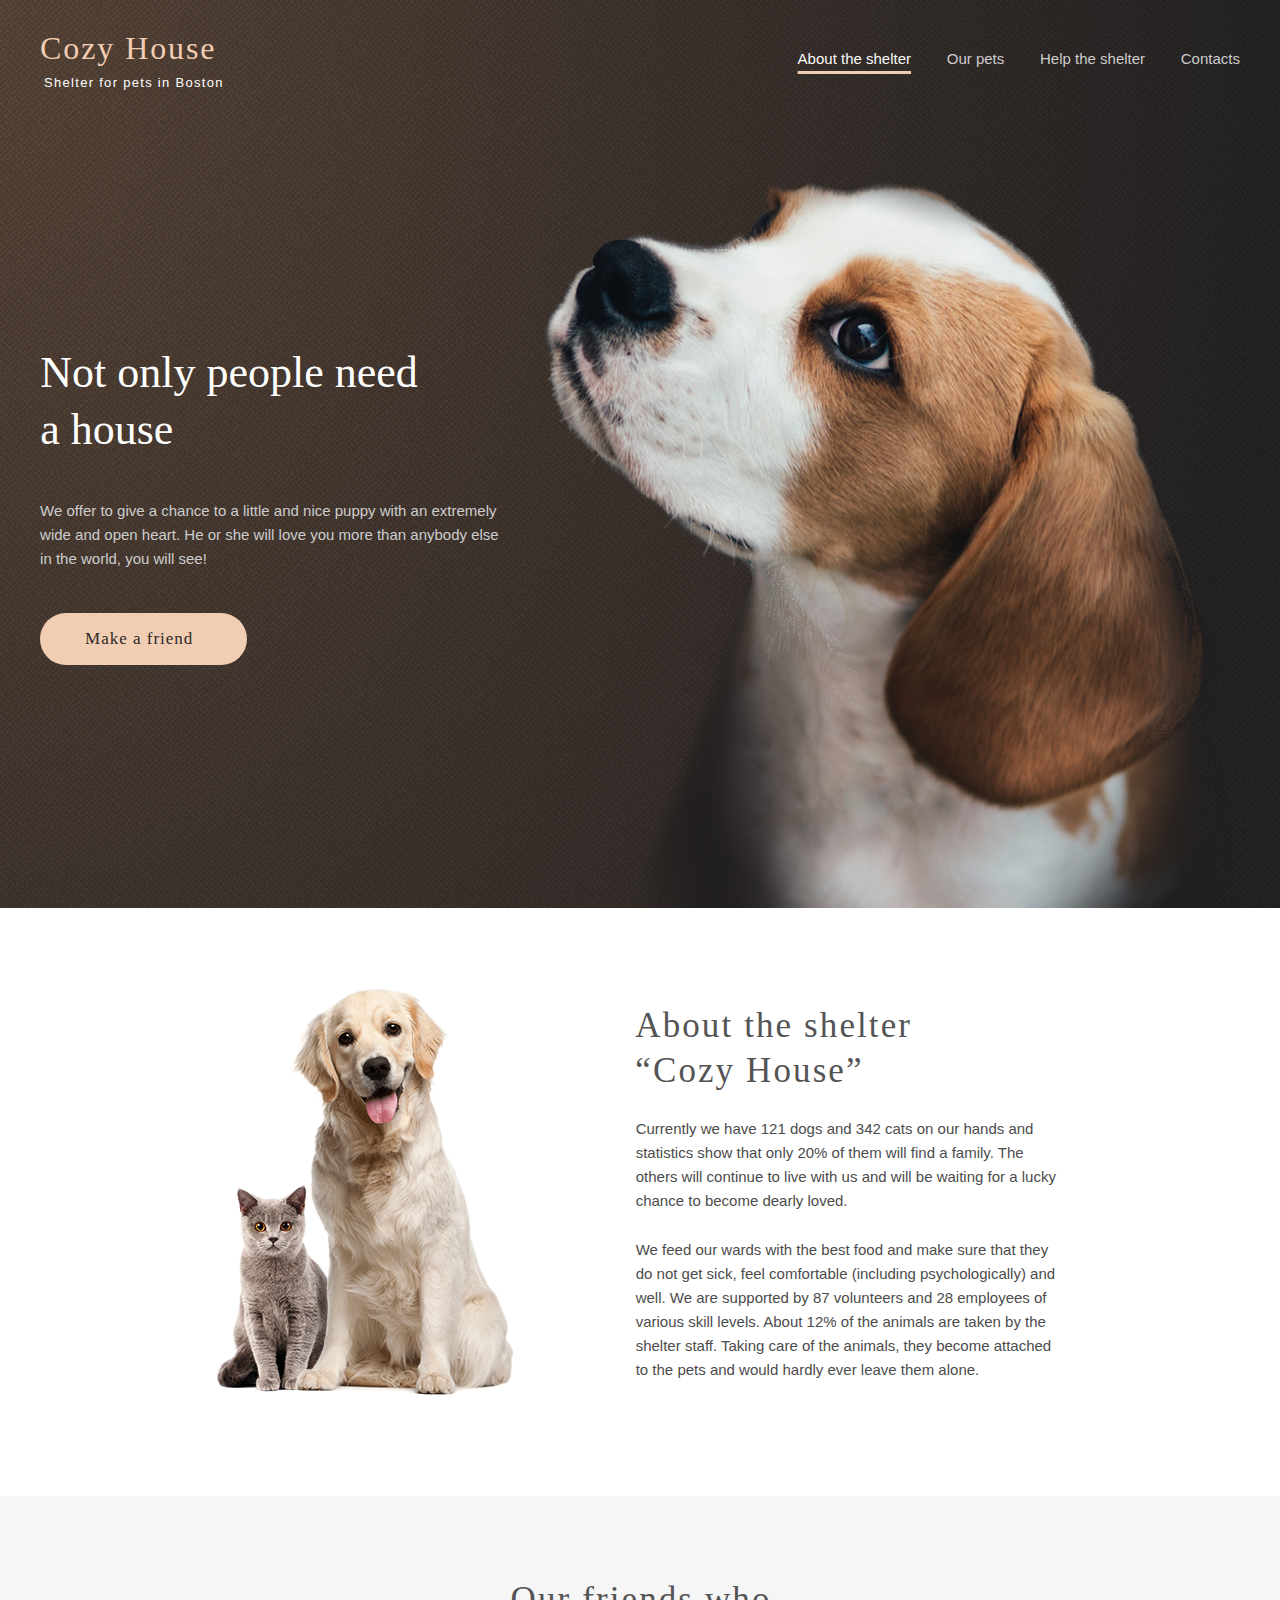
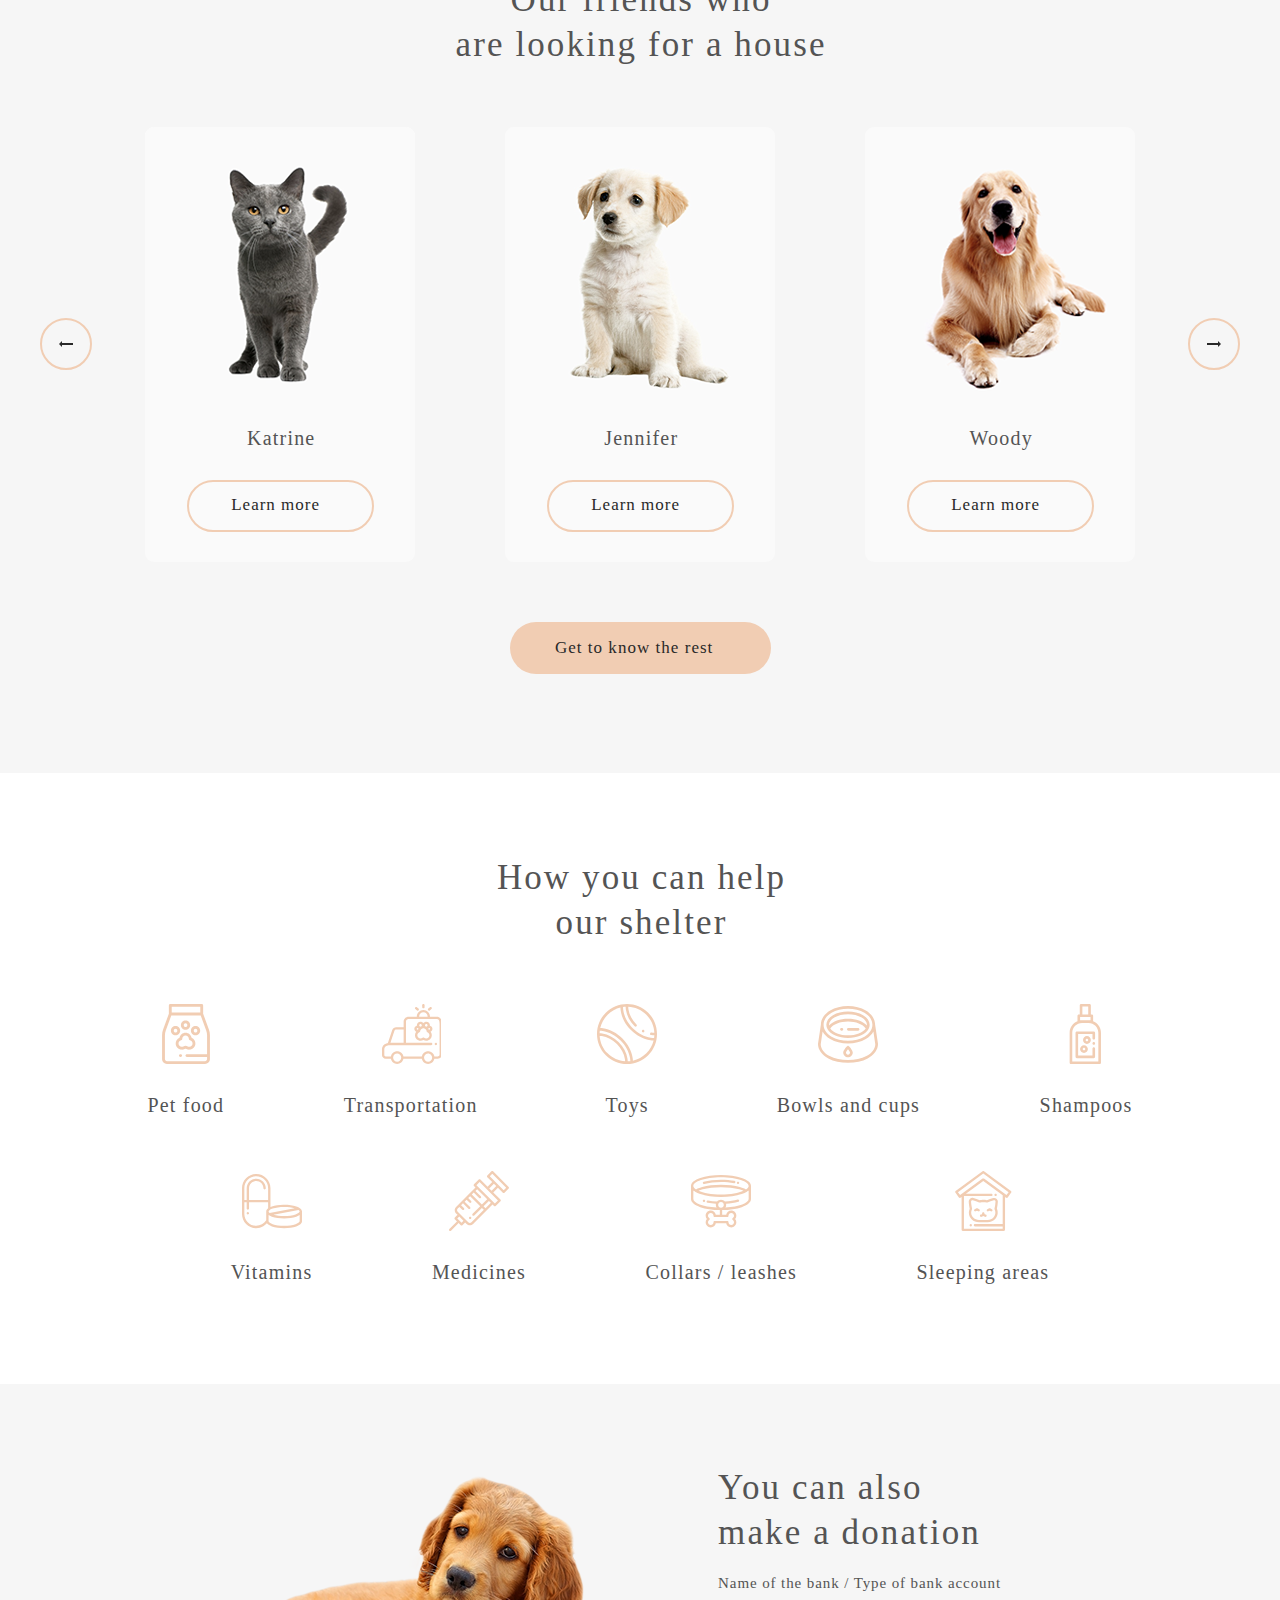
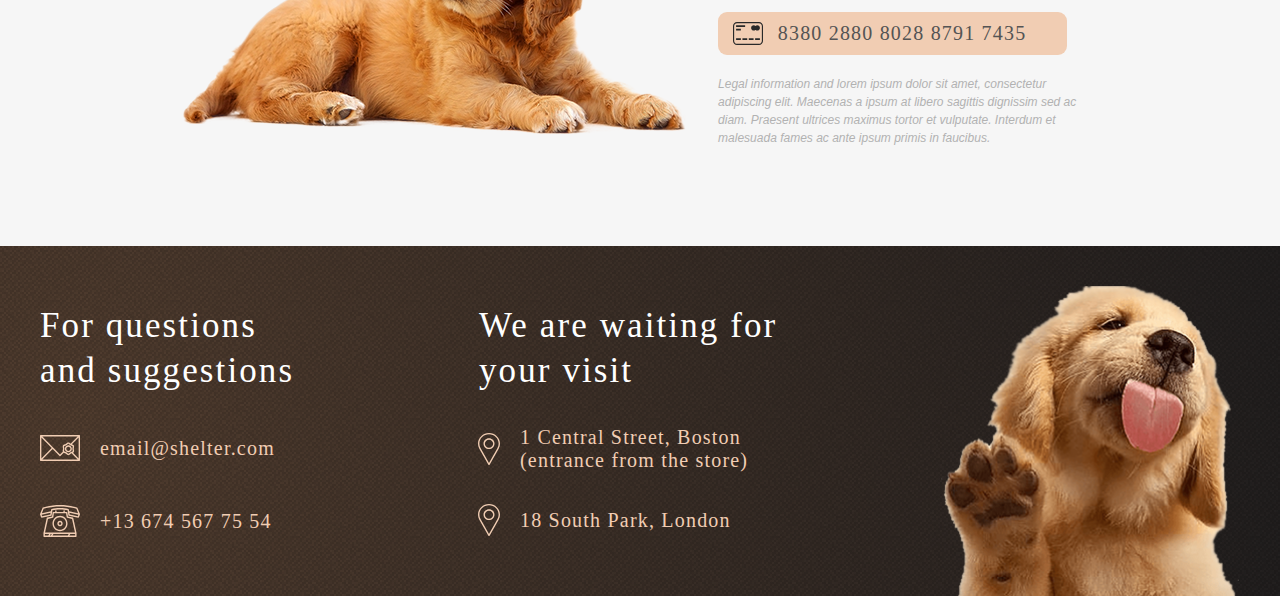
==== commit c657cdba: "feat: add overlay and no-scroll to open burger" ====
--- a/shelter/index.html
+++ b/shelter/index.html
@@ -10,29 +10,30 @@
   <title>Cozy House</title>
 </head>
 <body>
-  <header class="header">
-    <div class="navbar content-width">
-      <div class="logo-container">
-        <div class="logo-title"><a class="link-common logo-link" href="#">Cozy House</a></div>
-        <div class="logo-subtitle">Shelter for pets in Boston</div>
-      </div>
-      <div class="burger-menu">
-        <span class="burger-line"></span>
-        <span class="burger-line"></span>
-        <span class="burger-line"></span>
-      </div>
-      <nav class="nav-container">
-        <ul class="nav-list">
-          <li class="nav-item"><a class="link-common nav-link active" href="#">About the shelter</a></li>
-          <li class="nav-item"><a class="link-common nav-link" href="./pets.html">Our pets</a></li>
-          <li class="nav-item"><a class="link-common nav-link" href="#help">Help the shelter</a></li>
-          <li class="nav-item"><a class="link-common nav-link" href="#contacts">Contacts</a></li>
-        </ul>
-      </nav>
-    </div>
-  </header>
+  <div class="overlay"></div>
   <main class="main">
     <section class="not-only">
+      <header class="header">
+        <div class="navbar content-width">
+          <div class="logo-container">
+            <div class="logo-title"><a class="link-common logo-link" href="#">Cozy House</a></div>
+            <div class="logo-subtitle">Shelter for pets in Boston</div>
+          </div>
+          <div class="burger-menu">
+            <span class="burger-line"></span>
+            <span class="burger-line"></span>
+            <span class="burger-line"></span>
+          </div>
+          <nav class="nav-container">
+            <ul class="nav-list">
+              <li class="nav-item"><a class="link-common nav-link active" href="#">About the shelter</a></li>
+              <li class="nav-item"><a class="link-common nav-link" href="./pets.html">Our pets</a></li>
+              <li class="nav-item"><a class="link-common nav-link" href="#help">Help the shelter</a></li>
+              <li class="nav-item"><a class="link-common nav-link" href="#contacts">Contacts</a></li>
+            </ul>
+          </nav>
+        </div>
+      </header>
       <div class="not-only-content content-width">
         <div class="not-only-text-container">
           <h1 class="not-only-heading">
@@ -205,5 +206,6 @@
       <div class="footer-img"></div>
     </div>
   </footer>
+  <script src="./script.js"></script>
 </body>
 </html>--- a/shelter/css/style.css
+++ b/shelter/css/style.css
@@ -13,6 +13,19 @@
   font-family: Arial;
   font-weight: 400;
   min-height: 100vh;
+  position: relative;
+}
+
+.overlay {
+  position: absolute;
+  top: 0;
+  left: 0;
+  width: 100%;
+  height: 100%;
+  background: rgba(41, 41, 41, 0.6);
+  overflow: hidden;
+  z-index: 10;
+  visibility: hidden;
 }
 
 
@@ -37,6 +50,7 @@
 .header {
   display: flex;
   max-width: 128rem;
+  height: 6rem;
   margin: 0 auto;
   align-items: center;
   justify-content: center;
@@ -44,10 +58,9 @@
 
 .navbar {
   display: flex;
-  margin-top: 3rem;
+  /* margin-top: 3rem; */
   justify-content: space-between;
   align-items: center;
-  z-index: 999;
 }
 
 .logo-title {
@@ -81,6 +94,15 @@
 
 .burger-menu {
   display: none;
+  z-index: 12;
+}
+
+.burger-line {
+  z-index: 12;
+}
+
+.nav-container {
+  z-index: 11;
 }
 
 .nav-list {
@@ -128,7 +150,8 @@
 .not-only {
   position: relative;
   height: 90.8rem;
-  margin-top: -9rem;
+  padding-top: 3rem;
+  /* margin-top: -9rem; */
   background: url(../assets/img/not-only-bg.png), radial-gradient(100% 215.42% at 0% 0%, #5B483A 0%, #262425 100%), #211F20;
 }
 
@@ -140,7 +163,7 @@
 .not-only-heading {
   width: 40rem;
   margin-left: 0.02rem;
-  padding-top: 34.4rem;
+  padding-top: 25.4rem;
   font-family: Georgia;
   font-size: 4.4rem;
   font-weight: 400;
--- a/shelter/css/style_queries.css
+++ b/shelter/css/style_queries.css
@@ -102,7 +102,7 @@
 @media (max-width: 66em) {
   /* SECTION - NOT ONLY */
   .not-only {
-    height: 60rem;
+    height: 70rem;
   }
 
   .not-only-text {
@@ -123,7 +123,7 @@
 @media (max-width: 58em) {
   /* SECTION - NOT ONLY */
   .not-only {
-    height: 60rem;
+    height: 70rem;
   }
 
   .not-only-text {
@@ -175,7 +175,7 @@
 
   .not-only-heading {
     width: 40rem;
-    padding-top: 15.1rem;
+    padding-top: 6.1rem;
   }
 
   .not-only-text {
@@ -313,7 +313,7 @@
   }
   
   .footer-img {
-    margin-top: 0.5rem;
+    margin-top: 0.4rem;
     margin-left: 20.4rem;
   }
 }
@@ -328,6 +328,10 @@
   /* GENERAL */
   .content-width {
     width: 95%;
+  }
+
+  body.no-scroll {
+    overflow: hidden;
   }
 
   /* HEADER */
@@ -337,14 +341,16 @@
     margin-right: 1rem;
   }
 
-  .nav-list {
-    display: none;
-    overflow: hidden;
+  .overlay.visible {
+    visibility: visible;
   }
 
   .burger-menu {
     display: block;
     order: 3;
+    cursor: pointer;
+    transition: all 0.5s ease-in-out;
+    z-index: 12;
   }
 
   .burger-line {
@@ -353,6 +359,49 @@
     height: 0.2rem;
     margin: 0.8rem auto;
     background-color: #f1cdb3;
+    z-index: 12;
+  }
+
+  .burger-menu.active {
+    transform: rotate(90deg);
+    margin-right: 0.3rem;
+  }
+  
+  .nav-container {
+    display: flex;
+    position: fixed;
+    right: -100%;
+    top: 0;
+    width: 32rem;
+    height: 100%;
+    min-height: 50rem;
+    background-color: #292929;
+    transition: 0.6s;
+    align-items: center;
+    z-index: 11;
+  }
+
+  .nav-list {
+    gap: 4rem;
+    width: 32rem;
+    height: 32.7rem;
+    flex-direction: column;
+    font-size: 3.2rem;
+    line-height: 5.21rem;
+    letter-spacing: 0rem;
+    margin: 0;
+    transition: 0.6s;
+    text-align: center;
+    justify-content: center;
+  }
+
+  .nav-link {
+    display: inline-block;
+    text-underline-offset: 1.4rem;
+  }
+
+  .nav-container.active {
+    right: 0;
   }
 
   /* SECTION - NOT ONLY */
@@ -553,6 +602,7 @@
 
   /* HEADER */
   .header {
+    height: 6rem;
     max-width: 32rem;
     margin-left: 0;
     margin-right: 0;
@@ -564,16 +614,18 @@
 
   .navbar {
     max-width: 32rem;
-  }
-
-  .nav-list {
-    display: none;
+    margin-top: 0;
   }
 
   .burger-menu {
     display: block;
-    margin-left: 5.2rem;
+    margin-right: 1.2rem;
     order: unset;
+  }
+
+  .burger-menu.active {
+    transform: rotate(90deg);
+    margin-right: 1.3rem;
   }
 
   .burger-line {
@@ -587,6 +639,7 @@
   /* SECTION - NOT ONLY */
   .not-only {
     height: 82.3rem;
+    padding-top: 3rem;
   }
 
   .not-only-text-container {
@@ -596,7 +649,7 @@
   .not-only-heading {
     width: 22rem;
     margin-left: 4.07rem;
-    padding-top: 15rem;
+    padding-top: 6rem;
     font-size: 2.5rem;
     line-height: 3.25rem;
     letter-spacing: 0.15rem;
@@ -627,7 +680,7 @@
   .about-content {
     width: 30rem;
     padding: 0;
-    padding-top: 4.2rem;
+    padding-top: 4.1rem;
     padding-left: 0.1rem;
   }
 
@@ -889,6 +942,7 @@
     width: 26rem;
     height: 26.9rem;
     margin: 0 auto;
+    margin-top: -0.1rem;
     background-size: 26rem 26.9rem;
   }
 }
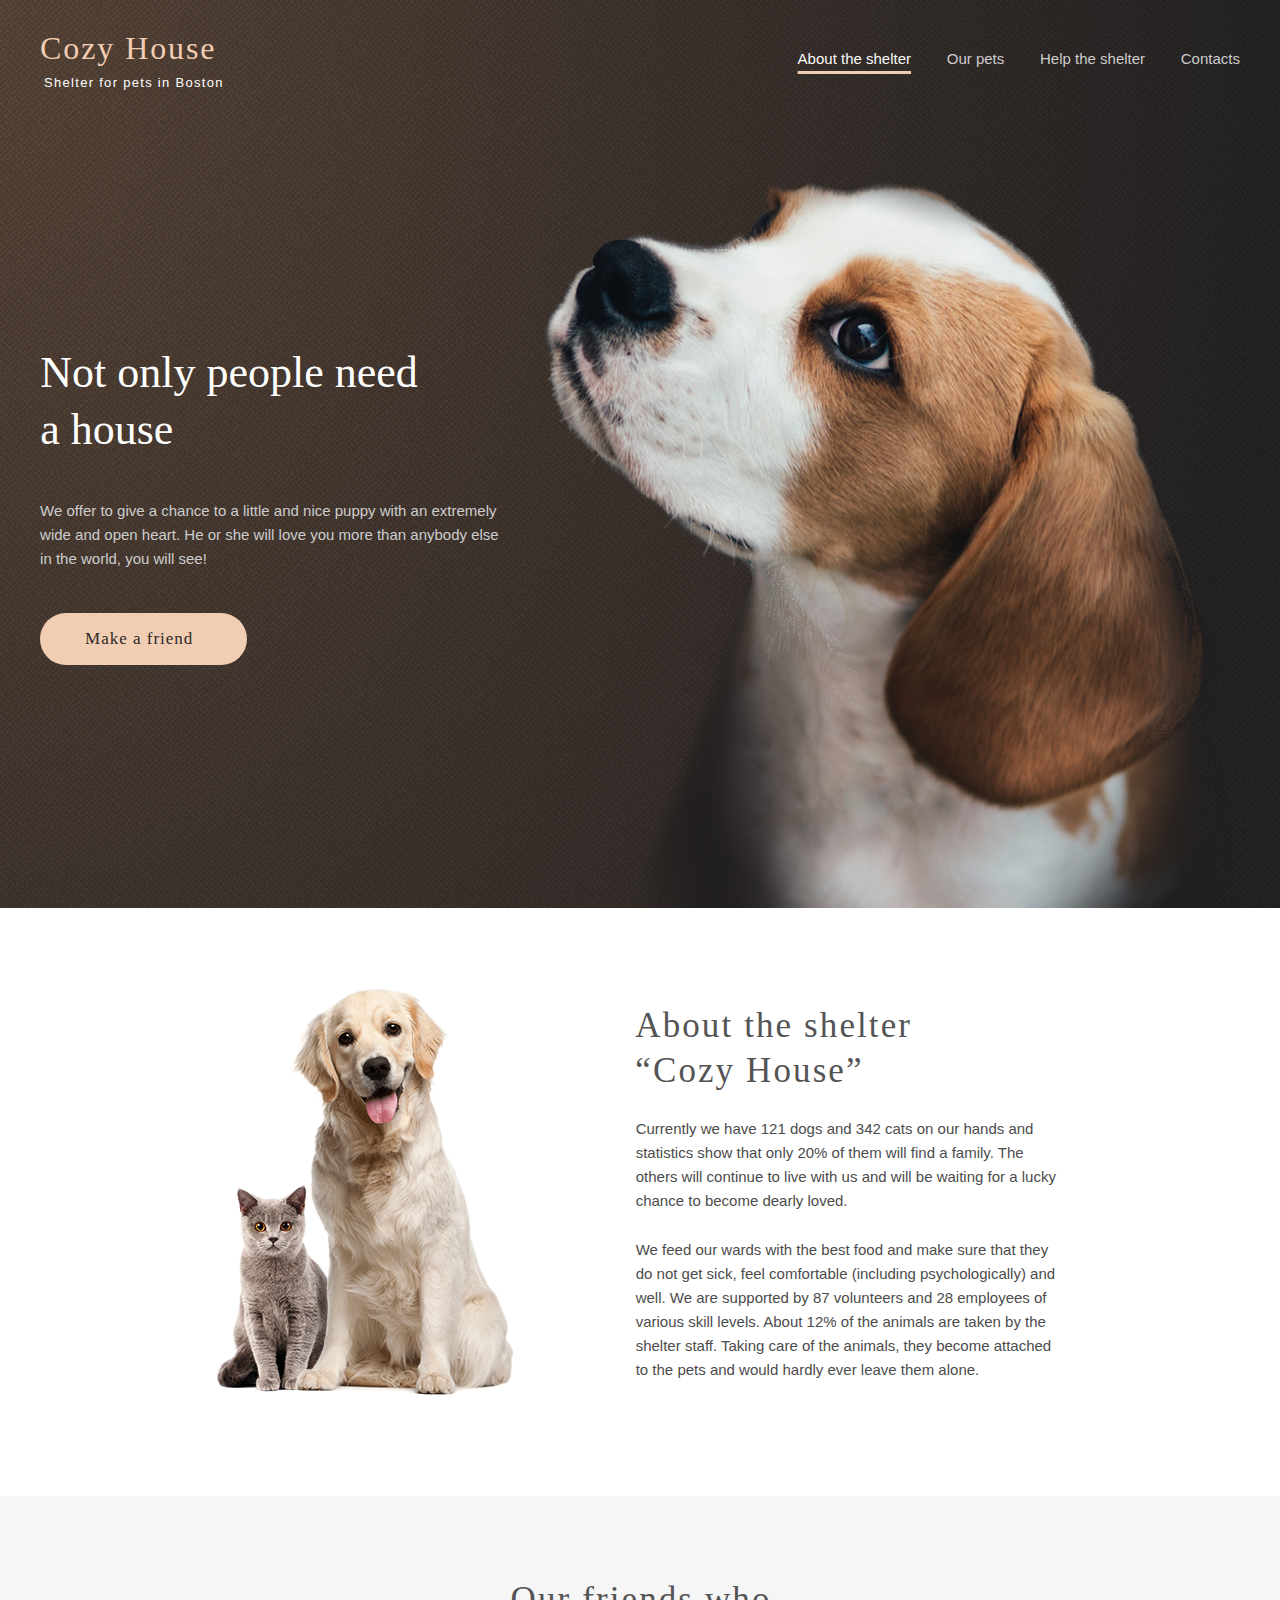
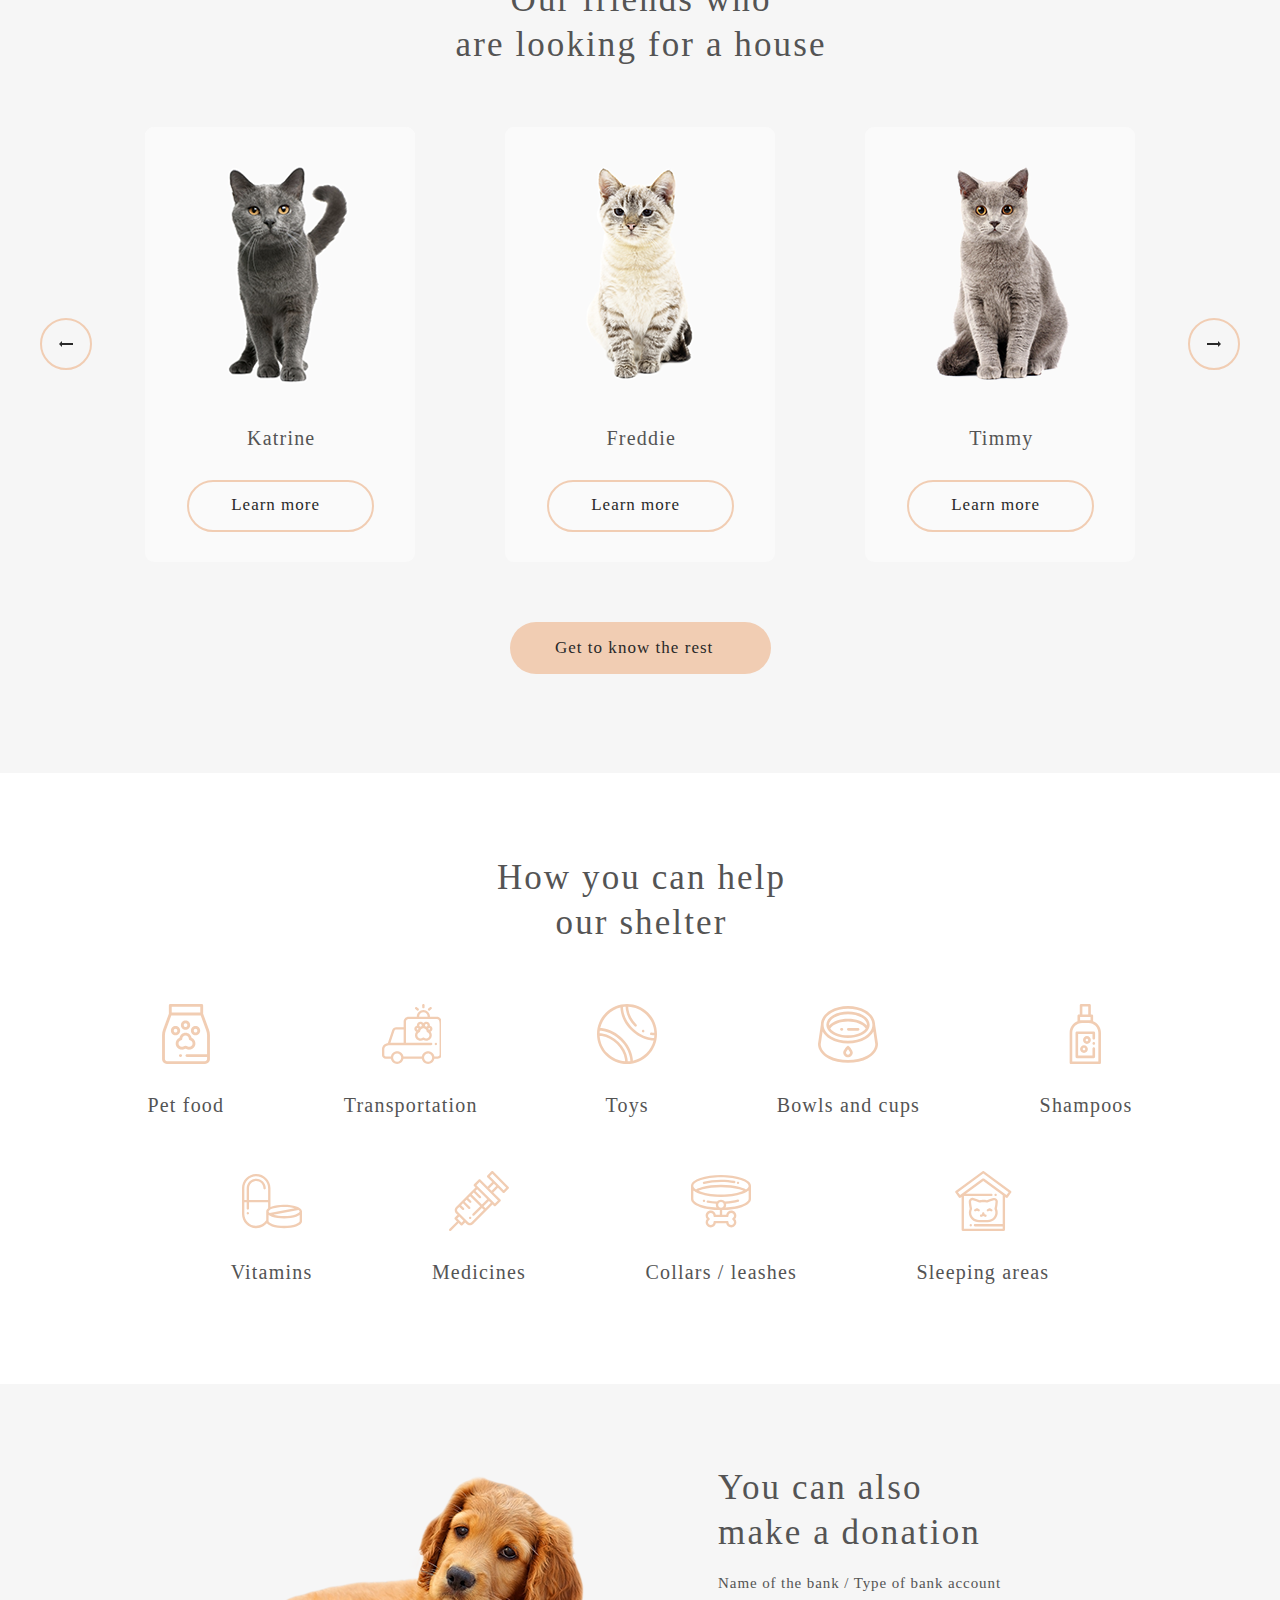
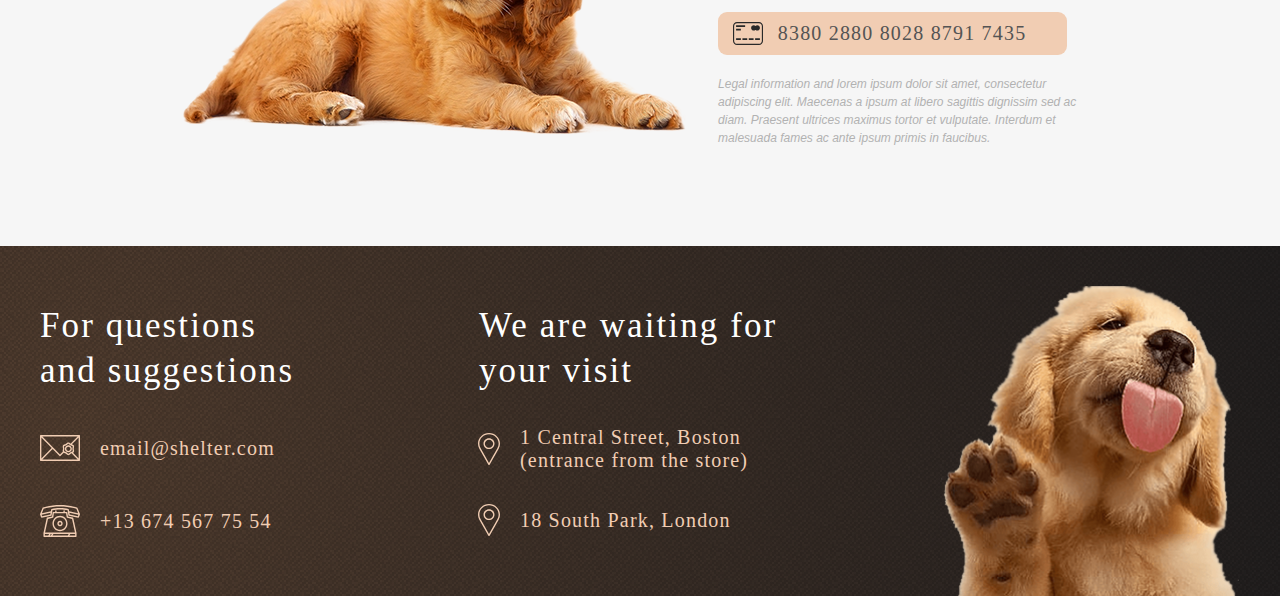
==== commit fa28d901: "feat: add slider on the main page" ====
--- a/shelter/index.html
+++ b/shelter/index.html
@@ -7,6 +7,7 @@
   <link rel="icon" href="favicon.ico">
   <link rel="stylesheet" href="./css/style.css">
   <link rel="stylesheet" href="./css/style_queries.css">
+  <link rel="stylesheet" href="./css/slider-animation.css">
   <title>Cozy House</title>
 </head>
 <body>
@@ -70,37 +71,19 @@
         <h3 class="our-friends-heading">Our friends who <br> 
         are looking for a house</h3>
         <div class="our-friends-slider">
-          <div class="slider-arrow arrow-left"></div>
-          <div class="slider">
-            <div class="card">
-              <div class="card-img card-img-1"></div>
-              <div class="card-info">
-                <div class="card-name">Katrine</div>
-                <div class="card-btn">
-                  <a class="link-common card-link" href="#">Learn more</a>
-                </div>
+          <div class="slider-arrow arrow-left" id="arrow-left"></div>
+          <div class="slider-wrapper">
+            <div class="slider" id="slider">
+              <div class="slider-item slider-prev" id="slider-prev">
               </div>
-            </div>
-            <div class="card">
-              <div class="card-img card-img-2"></div>
-              <div class="card-info">
-                <div class="card-name">Jennifer</div>
-                <div class="card-btn">
-                  <a class="link-common card-link" href="#">Learn more</a>
-                </div>
+              <div class="slider-item slider-current" id="slider-current">
               </div>
-            </div>
-            <div class="card">
-              <div class="card-img card-img-3"></div>
-              <div class="card-info">
-                <div class="card-name">Woody</div>
-                <div class="card-btn">
-                  <a class="link-common card-link" href="#">Learn more</a>
-                </div>
+              <div class="slider-item slider-next" id="slider-next">
               </div>
             </div>
           </div>
-          <div class="slider-arrow arrow-right"></div>
+          <div class="break"></div>
+          <div class="slider-arrow arrow-right" id="arrow-right"></div>
         </div>
         <div class="our-friends-btn">
           <a class="link-common our-friends-link" href="./pets.html">Get to know the rest</a>
--- a/shelter/css/style.css
+++ b/shelter/css/style.css
@@ -14,6 +14,45 @@
   font-weight: 400;
   min-height: 100vh;
   position: relative;
+}
+
+
+/* ****************************** */
+/* KEYFRAMES                      */
+/* ****************************** */
+
+@keyframes slide-left {
+  from {left: -108rem;}
+  to {left: 0rem;}
+}
+
+.move-left {
+  animation-name: slide-left;
+  animation-duration: 3.5s;
+}
+
+@keyframes slide-right {
+  from {left: -108rem;}
+  to {left: -216rem;}
+}
+
+.move-right {
+  animation-name: slide-right;
+  animation-duration: 3.5s;
+}
+
+
+/* ****************************** */
+/* GENERAL REUSABLE STYLES        */
+/* ****************************** */
+
+.content-width {
+  width: 120rem;
+  margin: 0 auto;
+}
+
+.link-common {
+  text-decoration: none;
 }
 
 .overlay {
@@ -30,20 +69,6 @@
 
 
 /* ****************************** */
-/* GENERAL REUSABLE STYLES        */
-/* ****************************** */
-
-.content-width {
-  width: 120rem;
-  margin: 0 auto;
-}
-
-.link-common {
-  text-decoration: none;
-}
-
-
-/* ****************************** */
 /* HEADER                         */
 /* ****************************** */
 
@@ -58,7 +83,6 @@
 
 .navbar {
   display: flex;
-  /* margin-top: 3rem; */
   justify-content: space-between;
   align-items: center;
 }
@@ -151,7 +175,6 @@
   position: relative;
   height: 90.8rem;
   padding-top: 3rem;
-  /* margin-top: -9rem; */
   background: url(../assets/img/not-only-bg.png), radial-gradient(100% 215.42% at 0% 0%, #5B483A 0%, #262425 100%), #211F20;
 }
 
@@ -349,9 +372,22 @@
   background-position: center;
 }
 
+.slider-wrapper {
+  width: 99rem;
+  height: 43.5rem;
+  margin: 0 5.3rem;
+  overflow: hidden;
+}
+
 .slider {
   display: flex;
-  margin: 0 5.3rem;
+  position: relative;
+  left: -108rem;
+  gap: 9rem;
+}
+
+.slider-item {
+  display: flex;
   gap: 9rem;
 }
 
@@ -373,16 +409,36 @@
   border-top-left-radius: 0.9rem;
 }
 
+.card-img-0 {
+  background: url("../assets/img/pets-jennifer.png") no-repeat;
+}
+
 .card-img-1 {
+  background: url("../assets/img/pets-sophia.png") no-repeat;
+}
+
+.card-img-2 {
+  background: url("../assets/img/pets-woody.png") no-repeat;
+}
+
+.card-img-3 {
+  background: url("../assets/img/pets-scarlet.png") no-repeat;
+}
+
+.card-img-4 {
   background: url("../assets/img/pets-katrine.png") no-repeat;
 }
 
-.card-img-2 {
-  background: url("../assets/img/pets-jennifer.png") no-repeat;
-}
-
-.card-img-3 {
-  background: url("../assets/img/pets-woody.png") no-repeat;
+.card-img-5 {
+  background: url("../assets/img/pets-timmy.png") no-repeat;
+}
+
+.card-img-6 {
+  background: url("../assets/img/pets-freddie.png") no-repeat;
+}
+
+.card-img-7 {
+  background: url("../assets/img/pets-charly.png") no-repeat;
 }
 
 .card-info {
--- a/shelter/css/style_queries.css
+++ b/shelter/css/style_queries.css
@@ -47,10 +47,23 @@
     min-width: 90%;
   }
 
+  .slider-wrapper {
+    width: 65rem;
+    margin: 0 auto;
+  }
+
+  @keyframes slide-left {
+    from {left: -72rem;}
+    to {left: 0rem;}
+  }
+  
+  @keyframes slide-right {
+    from {left: -72rem;}
+    to {left: -144rem;}
+  }
+
   .slider {
-    width: 100%;
-    gap: normal;
-    justify-content: space-between;
+    left: -72rem;
   }
 
   .card:nth-child(3) {
@@ -132,6 +145,30 @@
 
   .not-only-img img {
     max-width: 30rem;
+  }
+
+  /* SECTION - OUR-FRIENDS */
+  .slider-wrapper {
+    width: 54.44rem;
+  }
+
+  @keyframes slide-left {
+    from {left: -54.44rem;}
+    to {left: 0rem;}
+  }
+  
+  @keyframes slide-right {
+    from {left: -54.44rem;}
+    to {left: -108.8rem;}
+  }
+
+  .slider {
+    left: -54.44rem;
+    gap: 0.3rem;
+  }
+
+  .slider-item {
+    gap: 0.3rem;
   }
 }
 
@@ -219,8 +256,27 @@
     width: 70.8rem;
   }
 
+  .slider-wrapper {
+    width: 58rem;
+    margin: 0 1.3rem;
+  }
+
+  @keyframes slide-left {
+    from {left: -61.4rem;}
+    to {left: 0rem;}
+  }
+  
+  @keyframes slide-right {
+    from {left: -61.4rem;}
+    to {left: -122.8rem;}
+  }
+
   .slider {
-    margin: 0 1.3rem;
+    left: -61.4rem;
+    gap: 3.7rem;
+  }
+
+  .slider-item {
     gap: 3.7rem;
   }
 
@@ -449,9 +505,29 @@
   }
 
   /* SECTION - OUR-FRIENDS */
+  .slider-wrapper {
+    width: 27rem;
+    margin: 0 auto;
+  }
+
+  @keyframes slide-left {
+    from {left: -29rem;}
+    to {left: 0rem;}
+  }
+  
+  @keyframes slide-right {
+    from {left: -29rem;}
+    to {left: -58rem;}
+  }
+
   .slider {
+    left: -29rem;
+    gap: 2rem;
+  }
+
+  .slider-item {
+    /* gap: 3.7rem; */
     gap: normal;
-    justify-content: center;
   }
 
   .card:nth-child(2) {
@@ -546,18 +622,22 @@
   }
 
   .arrow-left {
-    order: 2;
-  }
-
-  .slider {
-    order: 1;
-    gap: 0rem;
+    order: 3;
+  }
+
+  .slider-wrapper {
     margin-top: 2.1rem;
     margin-bottom: 2rem;
+    order: 1;
+  }
+
+  .break {
+    width: 100%;
+    order: 2;
   }
 
   .arrow-right {
-    order: 3;
+    order: 4;
     margin-left: 8rem;
   }
 
@@ -752,19 +832,11 @@
     justify-content: center;
   }
 
-  .arrow-left {
-    order: 2;
-  }
-
   .slider {
-    order: 1;
-    gap: 0rem;
-    margin-top: 2.1rem;
     margin-bottom: 2rem;
   }
 
   .arrow-right {
-    order: 3;
     margin-left: 8rem;
   }
 
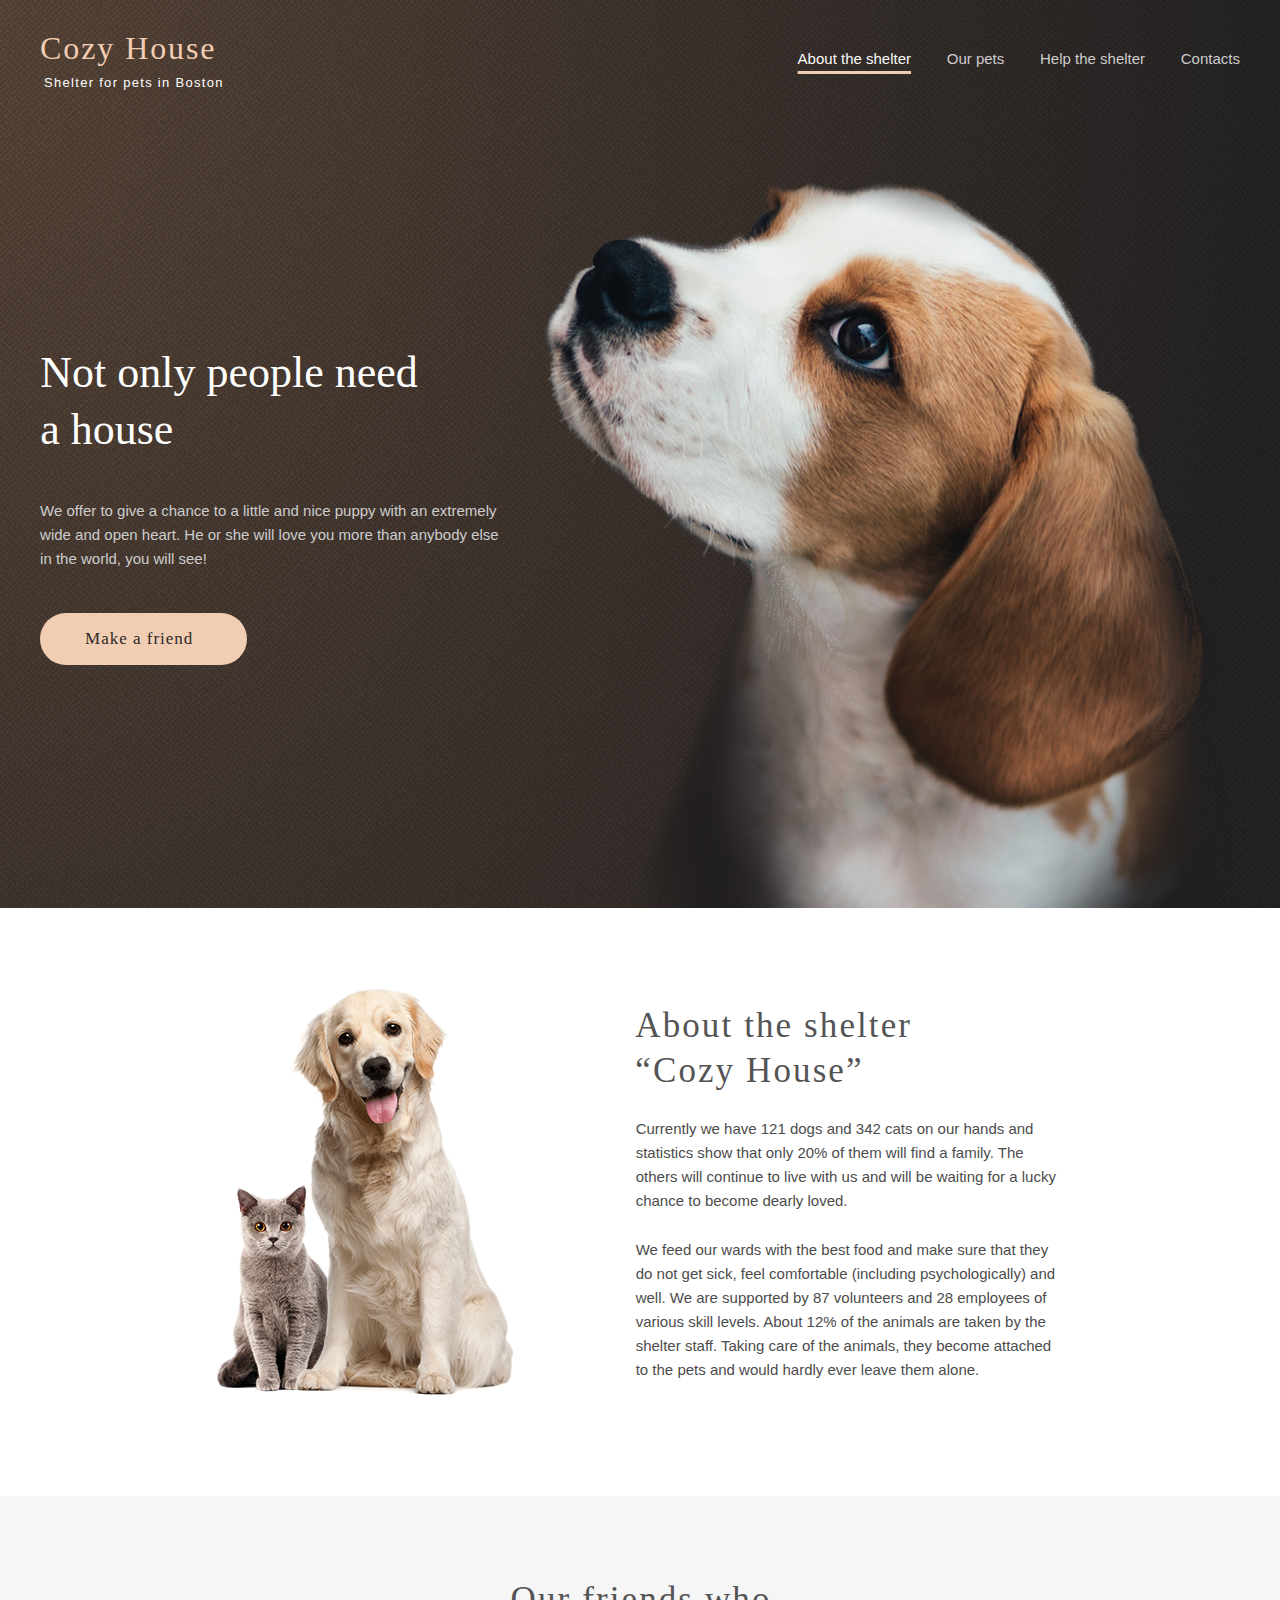
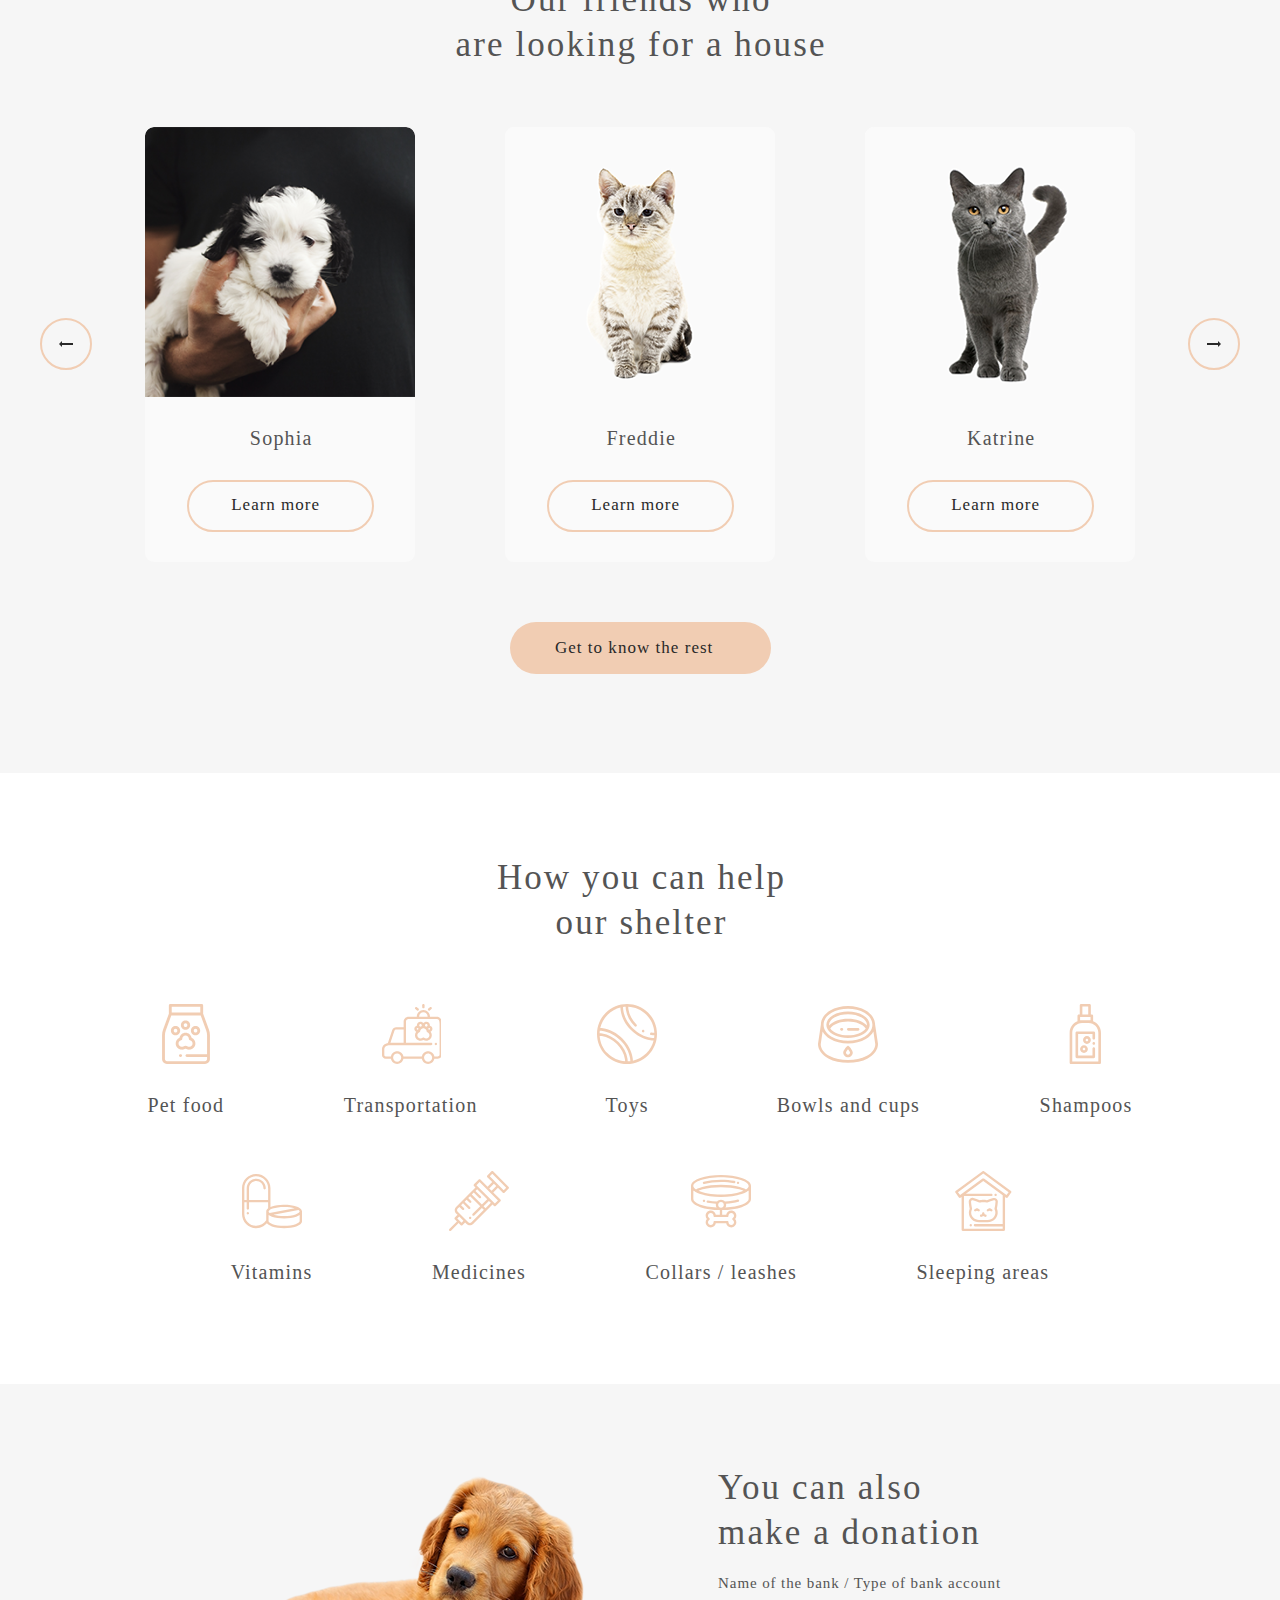
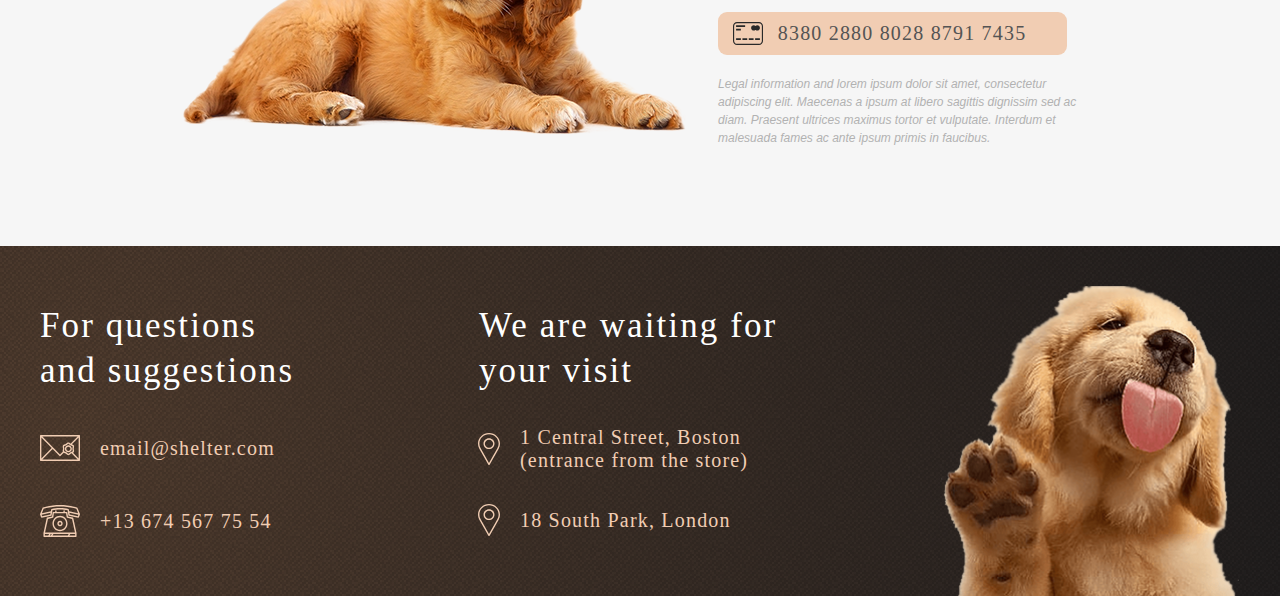
==== commit 806b8caf: "feat: add pagination on the pets page on 1280px" ====
--- a/shelter/index.html
+++ b/shelter/index.html
@@ -190,5 +190,6 @@
     </div>
   </footer>
   <script src="./script.js"></script>
+  <script src="./slider.js"></script>
 </body>
 </html>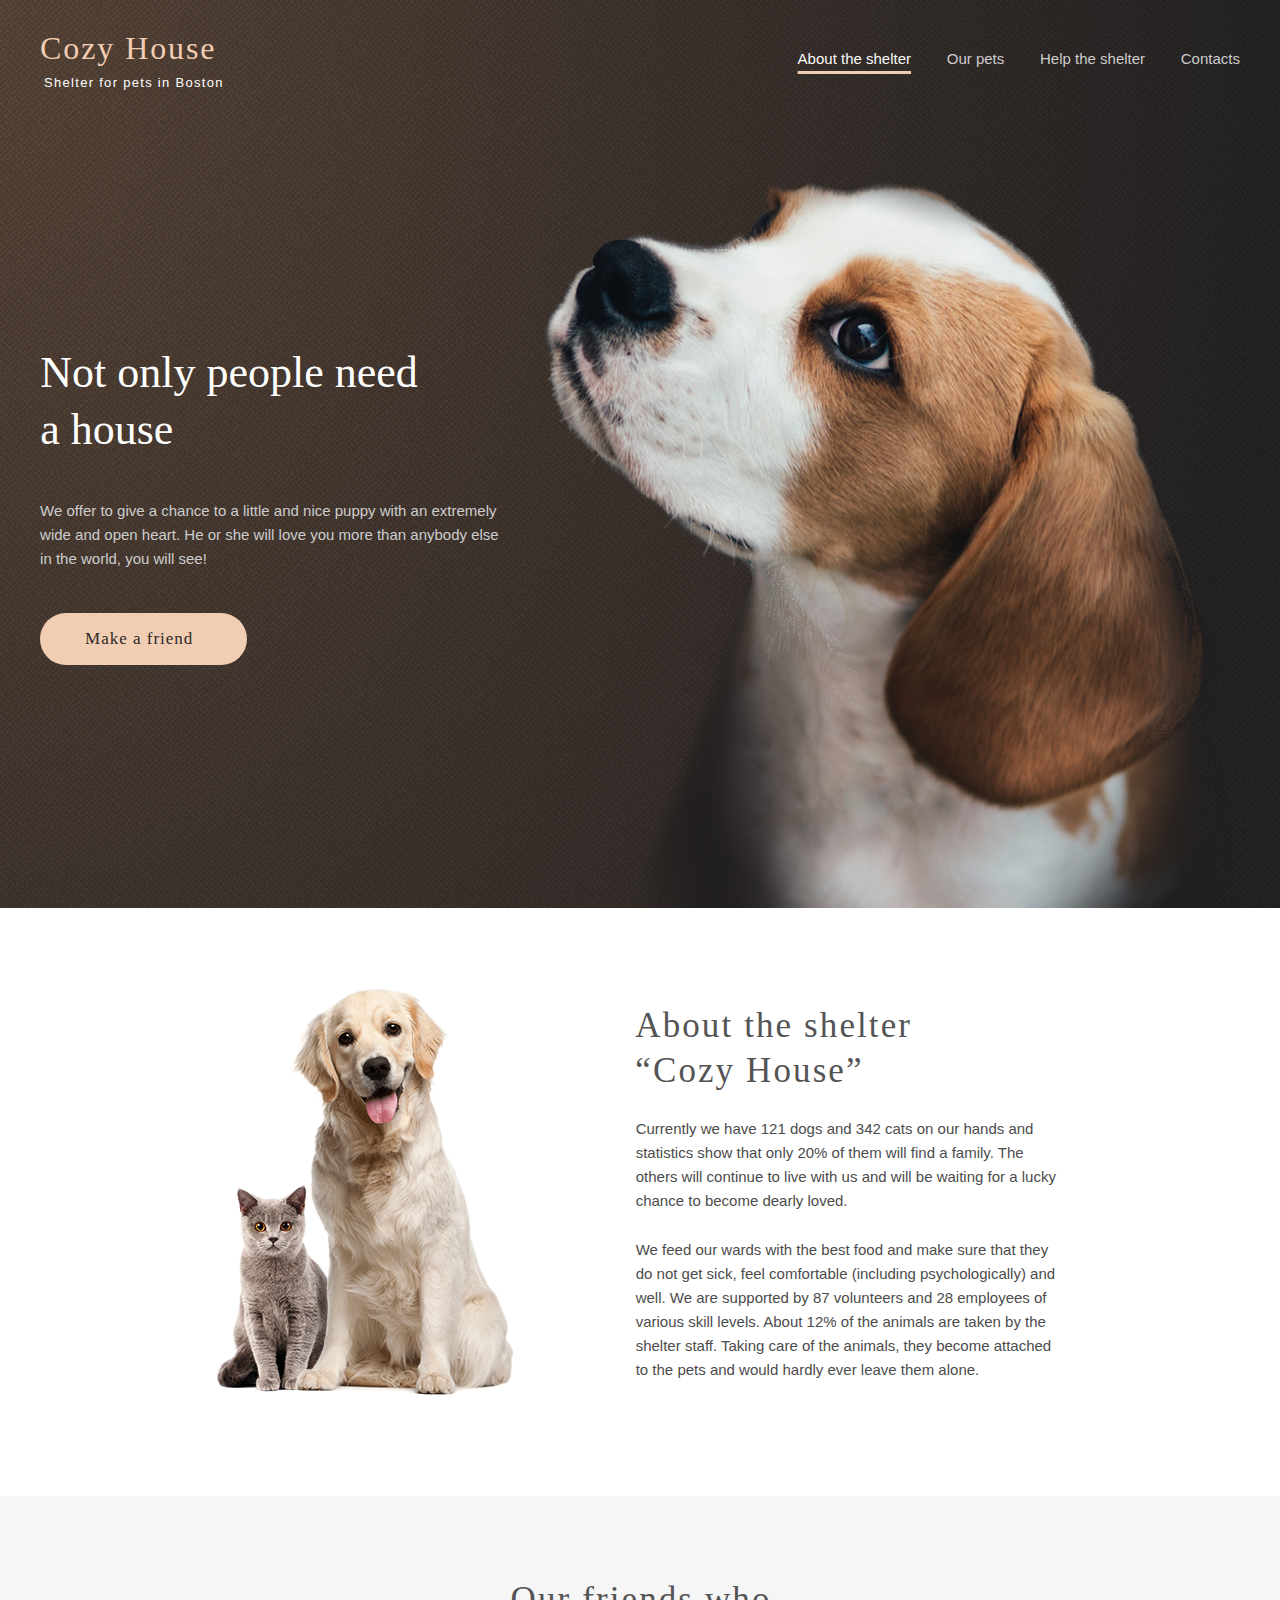
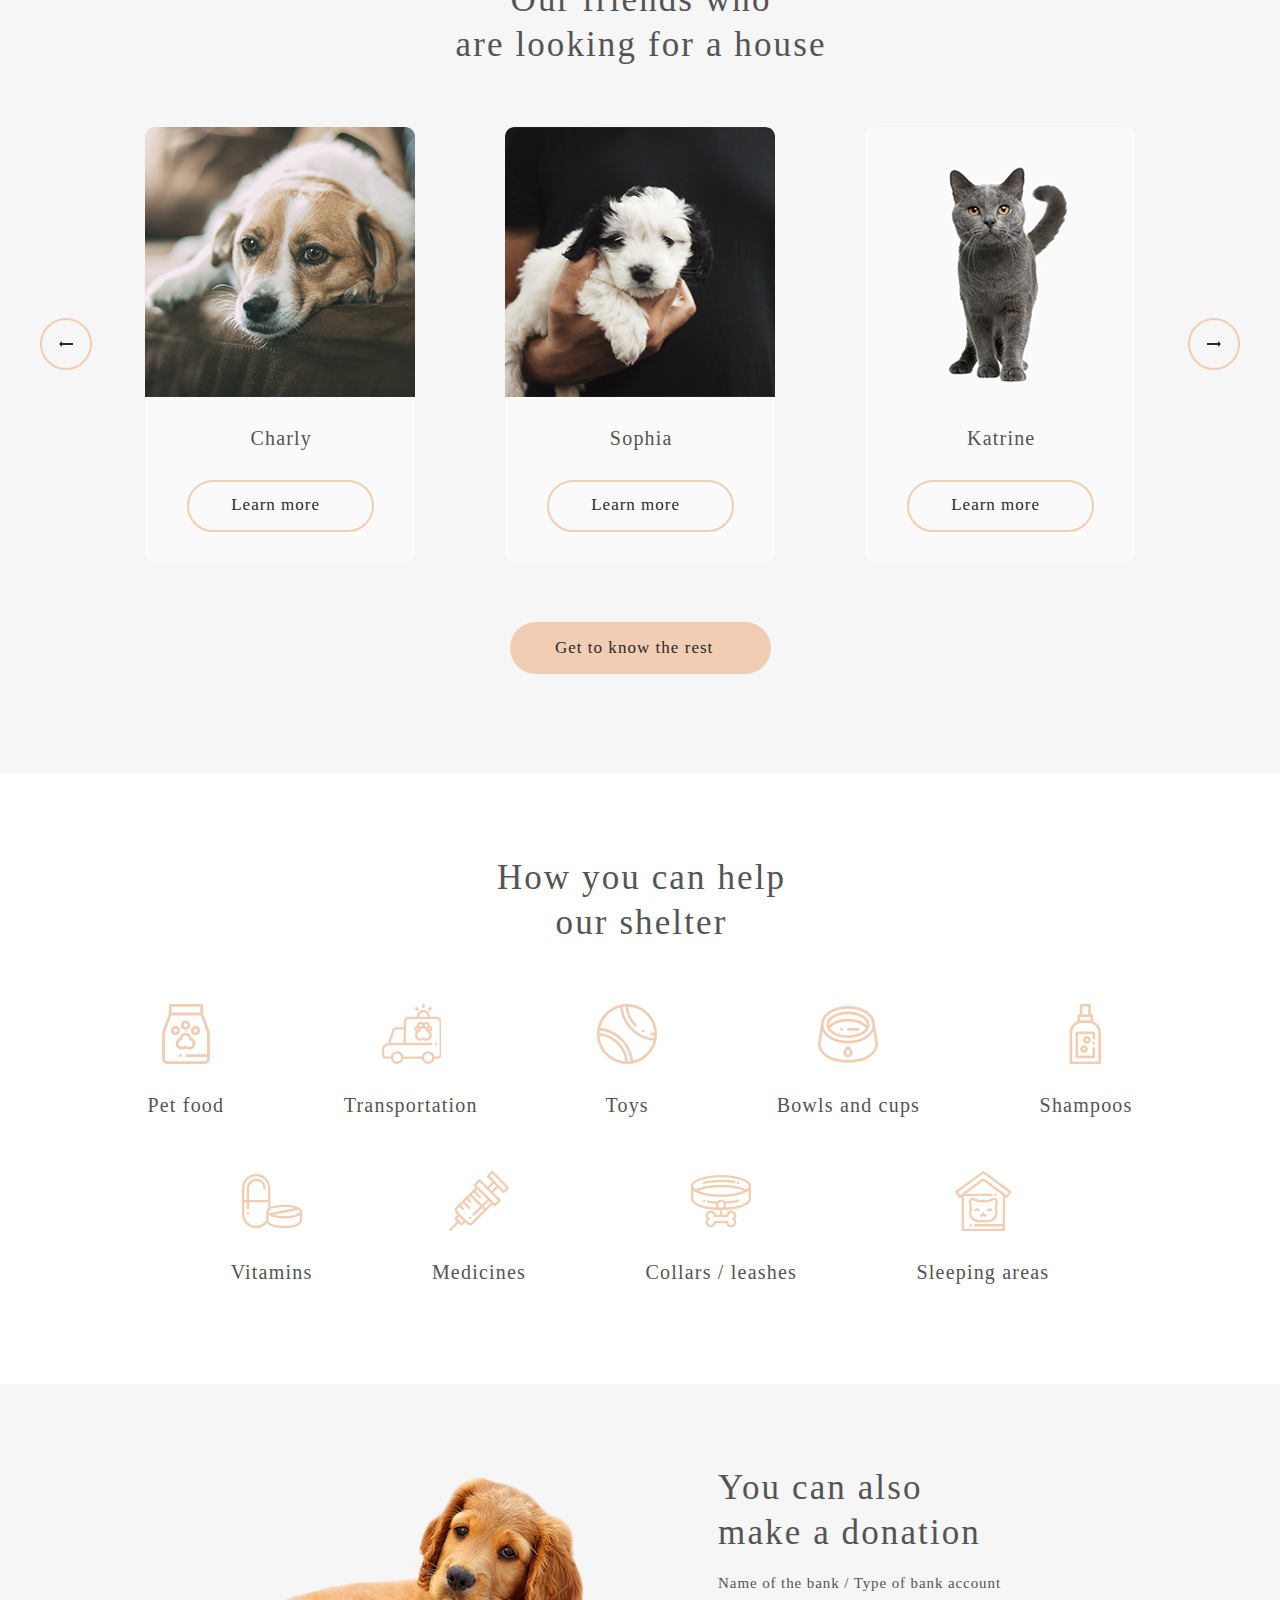
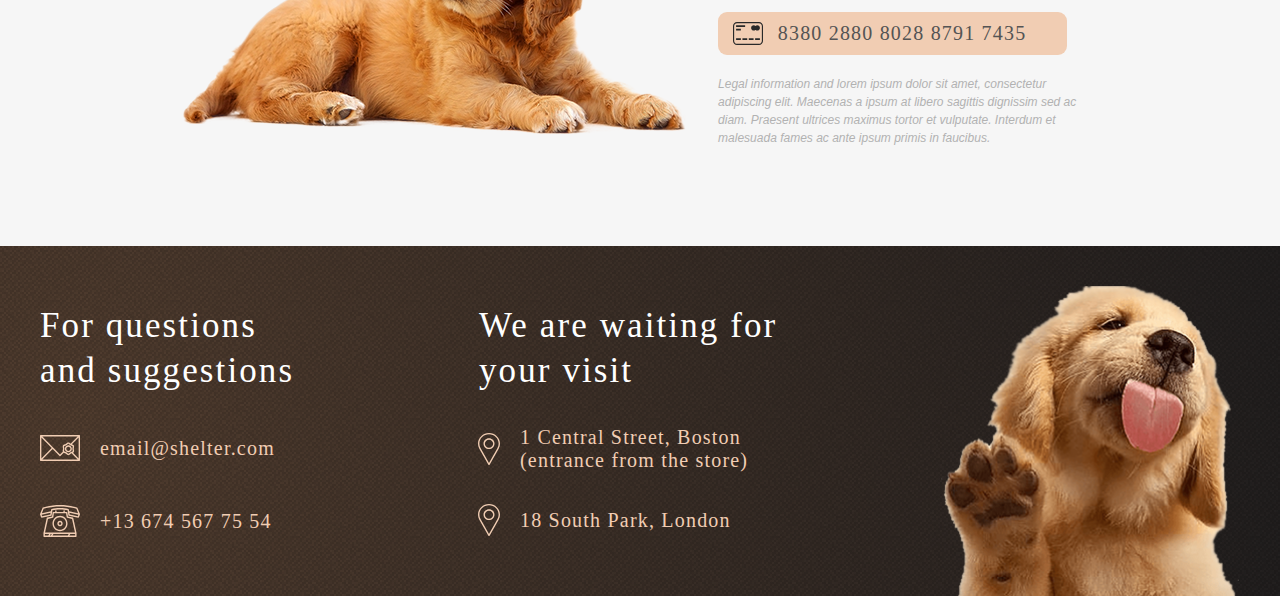
==== commit c002d517: "feat: add popup" ====
--- a/shelter/index.html
+++ b/shelter/index.html
@@ -8,11 +8,13 @@
   <link rel="stylesheet" href="./css/style.css">
   <link rel="stylesheet" href="./css/style_queries.css">
   <link rel="stylesheet" href="./css/slider-animation.css">
+  <link rel="stylesheet" href="./css/popup.css">
   <title>Cozy House</title>
 </head>
 <body>
   <div class="overlay"></div>
   <main class="main">
+    <div class="pets-popup"></div>
     <section class="not-only">
       <header class="header">
         <div class="navbar content-width">
@@ -189,7 +191,7 @@
       <div class="footer-img"></div>
     </div>
   </footer>
+  <script src="./slider.js"></script>
   <script src="./script.js"></script>
-  <script src="./slider.js"></script>
 </body>
 </html>--- a/shelter/css/style.css
+++ b/shelter/css/style.css
@@ -468,6 +468,7 @@
   border-radius: 10rem;
   background-color: #fafafa;
   transition: 0.3s;
+  pointer-events: none;
 }
 
 .card-btn:hover {
--- a/shelter/css/style_queries.css
+++ b/shelter/css/style_queries.css
@@ -426,7 +426,7 @@
   .nav-container {
     display: flex;
     position: fixed;
-    right: -100%;
+    right: -200%;
     top: 0;
     width: 32rem;
     height: 100%;
--- a/shelter/css/popup.css
+++ b/shelter/css/popup.css
@@ -0,0 +1,284 @@
+/* ****************************** */
+/* POPUP (MODAL WINDOW)           */
+/* ****************************** */
+
+.popup {
+  position: fixed;
+  top: 0;
+  left: 0;
+  width: 100%;
+  height: 100vh;
+  background: rgba(0, 0, 0, 0.5);
+  z-index: 15;
+  transition: all 0.5s;
+  opacity: 0;
+  pointer-events: none;
+}
+
+.popup.active {
+  opacity: 1;
+  pointer-events: all;
+  transition: all 0.5s;
+}
+
+body.popup-no-scroll {
+  height: 100vh;
+  overflow-y: hidden;
+}
+
+.popup-container {
+  position: absolute;
+  top: 50%;
+  left: 50%;
+  width: 90rem;
+  height: 50rem;
+  display: flex;
+  flex-direction: column;
+  transform: translate(-50%, -50%) scale(0);
+  transition: all 0.5s;
+}
+
+.popup-container.active {
+  transform: translate(-50%, -50%) scale(1);
+  transition: all 0.5s;
+}
+
+.popup-btn {
+  position: fixed;
+  width: 5.2rem;
+  height: 5.2rem;
+  top: -5.2rem;
+  right: -4.2rem;
+  border: 0.2rem solid #f1cdb3;
+  border-radius: 10rem;
+  align-self: flex-end;
+  cursor: pointer;
+  transition: all 0.3s;
+}
+
+.popup-btn:link, 
+.popup-btn:visited{
+  background-color: none;
+}
+
+.popup-btn:hover, 
+.popup-btn:active {
+  background-color: #f1cdb3;
+}
+
+.popup-icon {
+  width: 1.2rem;
+  height: 1.2rem;
+  margin: 1.8rem;
+  background: url("../assets/svg/popup-icon.svg") no-repeat;
+}
+
+.popup-content {
+  width: 90rem;
+  height: 50rem;
+  display: flex;
+  box-shadow: 0rem 0.2rem 3.5rem 1.4rem rgba(13, 13, 13, 0.04);
+  background: #fafafa;
+  border-radius: 0.9rem;
+}
+
+.popup-img {
+  width: 50rem;
+  height: 50rem;
+  border-radius: 0.9rem 0rem 0rem 0.9rem;
+}
+
+.popup-img-0 {
+  background: url("../assets/img/pets-jennifer.png") no-repeat;
+  background-size: contain;
+}
+
+.popup-img-1 {
+  background: url("../assets/img/pets-sophia.png") no-repeat;
+  background-size: contain;
+}
+
+.popup-img-2 {
+  background: url("../assets/img/pets-woody.png") no-repeat;
+  background-size: contain;
+}
+
+.popup-img-3 {
+  background: url("../assets/img/pets-scarlet.png") no-repeat;
+  background-size: contain;
+}
+
+.popup-img-4 {
+  background: url("../assets/img/pets-katrine.png") no-repeat;
+  background-size: contain;
+}
+
+.popup-img-5 {
+  background: url("../assets/img/pets-timmy.png") no-repeat;
+  background-size: contain;
+}
+
+.popup-img-6 {
+  background: url("../assets/img/pets-freddie.png") no-repeat;
+  background-size: contain;
+}
+
+.popup-img-7 {
+  background: url("../assets/img/pets-charly.png") no-repeat;
+  background-size: contain;
+}
+
+.popup-info {
+  width: 36rem;
+  height: 36.2rem;
+  margin-top: 5.1rem;
+  margin-left: 2.97rem;
+  color: #000000;
+  font-family: Georgia;
+  font-style: normal;
+  font-weight: 400;
+}
+
+.popup-title {
+  font-size: 3.5rem;
+  line-height: 4.5rem;
+  letter-spacing: 0.22rem;
+}
+
+.popup-subtitle {
+  margin-top: 0.9rem;
+  font-size: 2rem;
+  line-height: 2.3rem;
+  letter-spacing: 0.12rem;
+}
+
+.popup-description {
+  margin-top: 4rem;
+  font-size: 1.5rem;
+  line-height: 1.7rem;
+  letter-spacing: 0.11rem;
+}
+
+.popup-list {
+  margin-top: 4rem;
+  margin-bottom: 1rem;
+  list-style: none;
+  font-size: 1.5rem;
+  line-height: 1.8rem;
+  letter-spacing: 0.1rem;
+}
+
+.popup-list li {
+  margin-bottom: 1rem;
+}
+
+.popup-list li::before {
+  content: "";
+  font-weight: 400;
+  color: #f1cdb3;
+  content: "•";
+  padding-right: 0.8rem;
+}
+
+
+
+/* ****************************** */
+/* MEDIA QUERIES                  */
+/* ****************************** */
+
+/* ****************************** */
+/* BELOW 1279.84px (79.99em)      */
+/* 1279.84px / 16px = 79.99       */
+/* ****************************** */
+
+@media (max-width: 79.99em) {
+  .popup-container {
+    width: 63rem;
+    min-height: 35rem;
+    height: fit-content;
+  }
+
+  .popup-content {
+    width: 63rem;
+    min-height: 35rem;
+    height: fit-content;
+  }
+  
+  .popup-img {
+    width: 35rem;
+    height: 35rem;
+  }
+  
+  .popup-info {
+    width: 26rem;
+    min-height: 30.3rem;
+    height: auto;
+    margin-top: 1rem;
+    margin-left: 1.1rem;
+  }
+  
+  .popup-description {
+    margin-top: 2rem;
+    font-size: 1.3rem;
+    line-height: 1.4rem;
+  }
+  
+  .popup-list {
+    height: auto;
+    margin-top: 2.4rem;
+    margin-bottom: 1rem;
+  }
+
+  .popup-list li {
+    margin-bottom: 0.6rem;
+  }
+}
+
+
+/* ****************************** */
+/* BELOW 767px (47.9375em)        */
+/* 767px / 16px = 47.9375         */
+/* ****************************** */
+
+@media (max-width: 47.9375em) {
+  .popup-container {
+    width: 24rem;
+    min-height: 34.1rem;
+    height: fit-content;
+  }
+
+  .popup-content {
+    width: 24rem;
+    min-height: 34.1rem;
+    height: fit-content;
+  }
+  
+  .popup-img {
+    display: none;
+  }
+  
+  .popup-info {
+    width: 22rem;
+    min-height: 32.1rem;
+    height: auto;
+    margin: 0 auto;
+    margin-top: 1rem;
+  }
+
+  .popup-title {
+    text-align: center;
+  }
+
+  .popup-subtitle {
+    text-align: center;
+  }
+  
+  .popup-description {
+    text-align: justify;
+  }
+
+  .popup-list {
+    height: auto;
+    margin-bottom: 1rem;
+  }
+}
